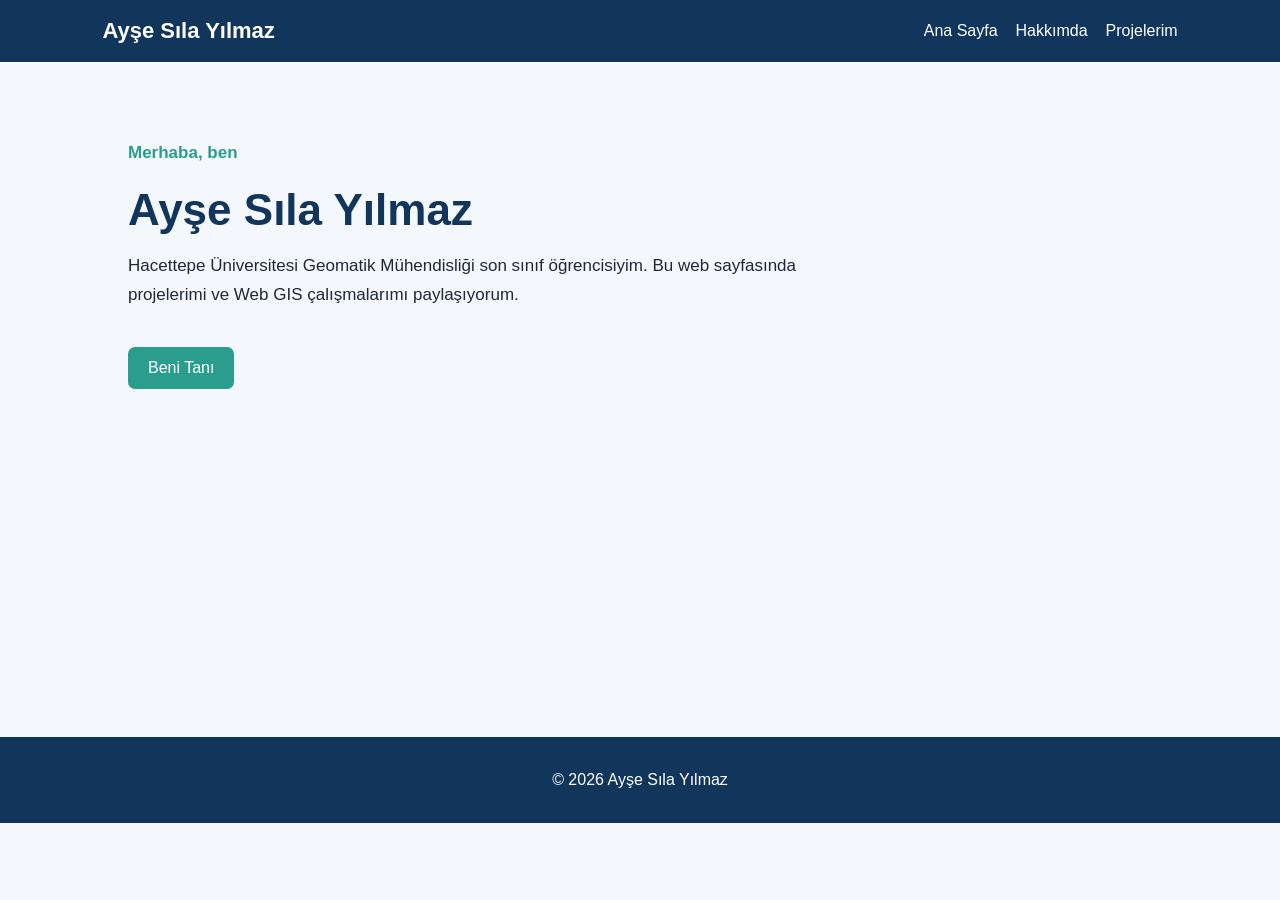
==== index.html @ 8b8772d4 "Initial personal website structure" ====
<!DOCTYPE html>
<html lang="tr">
<head>
  <meta charset="UTF-8">
  <meta name="viewport" content="width=device-width, initial-scale=1.0">
  <title>Ayşe Sıla Yılmaz | Web GIS</title>
  <link rel="stylesheet" href="style.css">
</head>

<body>
  <header>
    <nav>
      <h1>Ayşe Sıla Yılmaz</h1>

      <ul>
        <li><a href="index.html">Ana Sayfa</a></li>
        <li><a href="about.html">Hakkımda</a></li>
        <li><a href="projects.html">Projelerim</a></li>
      </ul>
    </nav>
  </header>

  <main>
    <section class="hero">
      <p class="welcome">Merhaba, ben</p>
      <h2>Ayşe Sıla Yılmaz</h2>
      <p>
        Hacettepe Üniversitesi Geomatik Mühendisliği son sınıf öğrencisiyim.
        Bu web sayfasında projelerimi ve Web GIS çalışmalarımı paylaşıyorum.
      </p>

      <a class="button" href="about.html">Beni Tanı</a>
    </section>
  </main>

  <footer>
    <p>© 2026 Ayşe Sıla Yılmaz</p>
  </footer>
</body>
</html>
---- style.css ----
* {
  box-sizing: border-box;
}

body {
  margin: 0;
  font-family: Arial, sans-serif;
  background-color: #f4f7fb;
  color: #1f2937;
}

header {
  background-color: #12355b;
  color: white;
  padding: 18px 8%;
}

nav {
  display: flex;
  justify-content: space-between;
  align-items: center;
}

nav h1 {
  margin: 0;
  font-size: 22px;
}

nav ul {
  display: flex;
  list-style: none;
  gap: 18px;
  margin: 0;
  padding: 0;
}

nav a {
  color: white;
  text-decoration: none;
}

nav a:hover {
  color: #9dd9d2;
}

main {
  min-height: 75vh;
  padding: 60px 10%;
}

.hero {
  max-width: 700px;
  animation: appear 1.2s ease;
}

.welcome {
  color: #2a9d8f;
  font-weight: bold;
  font-size: 18px;
}

.hero h2 {
  font-size: 44px;
  margin: 10px 0;
  color: #12355b;
}

.hero p,
.content p {
  line-height: 1.7;
  font-size: 17px;
}

.button {
  display: inline-block;
  margin-top: 20px;
  padding: 12px 20px;
  border-radius: 7px;
  background-color: #2a9d8f;
  color: white;
  text-decoration: none;
}

.button:hover {
  background-color: #217b71;
}

.content {
  max-width: 850px;
}

.content h2 {
  color: #12355b;
  font-size: 32px;
}

.content h3 {
  color: #2a9d8f;
  margin-top: 30px;
}

.project-card {
  background-color: white;
  border-left: 5px solid #2a9d8f;
  border-radius: 8px;
  margin-top: 18px;
  padding: 18px 22px;
  box-shadow: 0 3px 10px rgba(0, 0, 0, 0.08);
}

.project-card h3 {
  margin-top: 0;
}

footer {
  padding: 18px;
  text-align: center;
  color: white;
  background-color: #12355b;
}

@keyframes appear {
  from {
    opacity: 0;
    transform: translateY(25px);
  }

  to {
    opacity: 1;
    transform: translateY(0);
  }
}
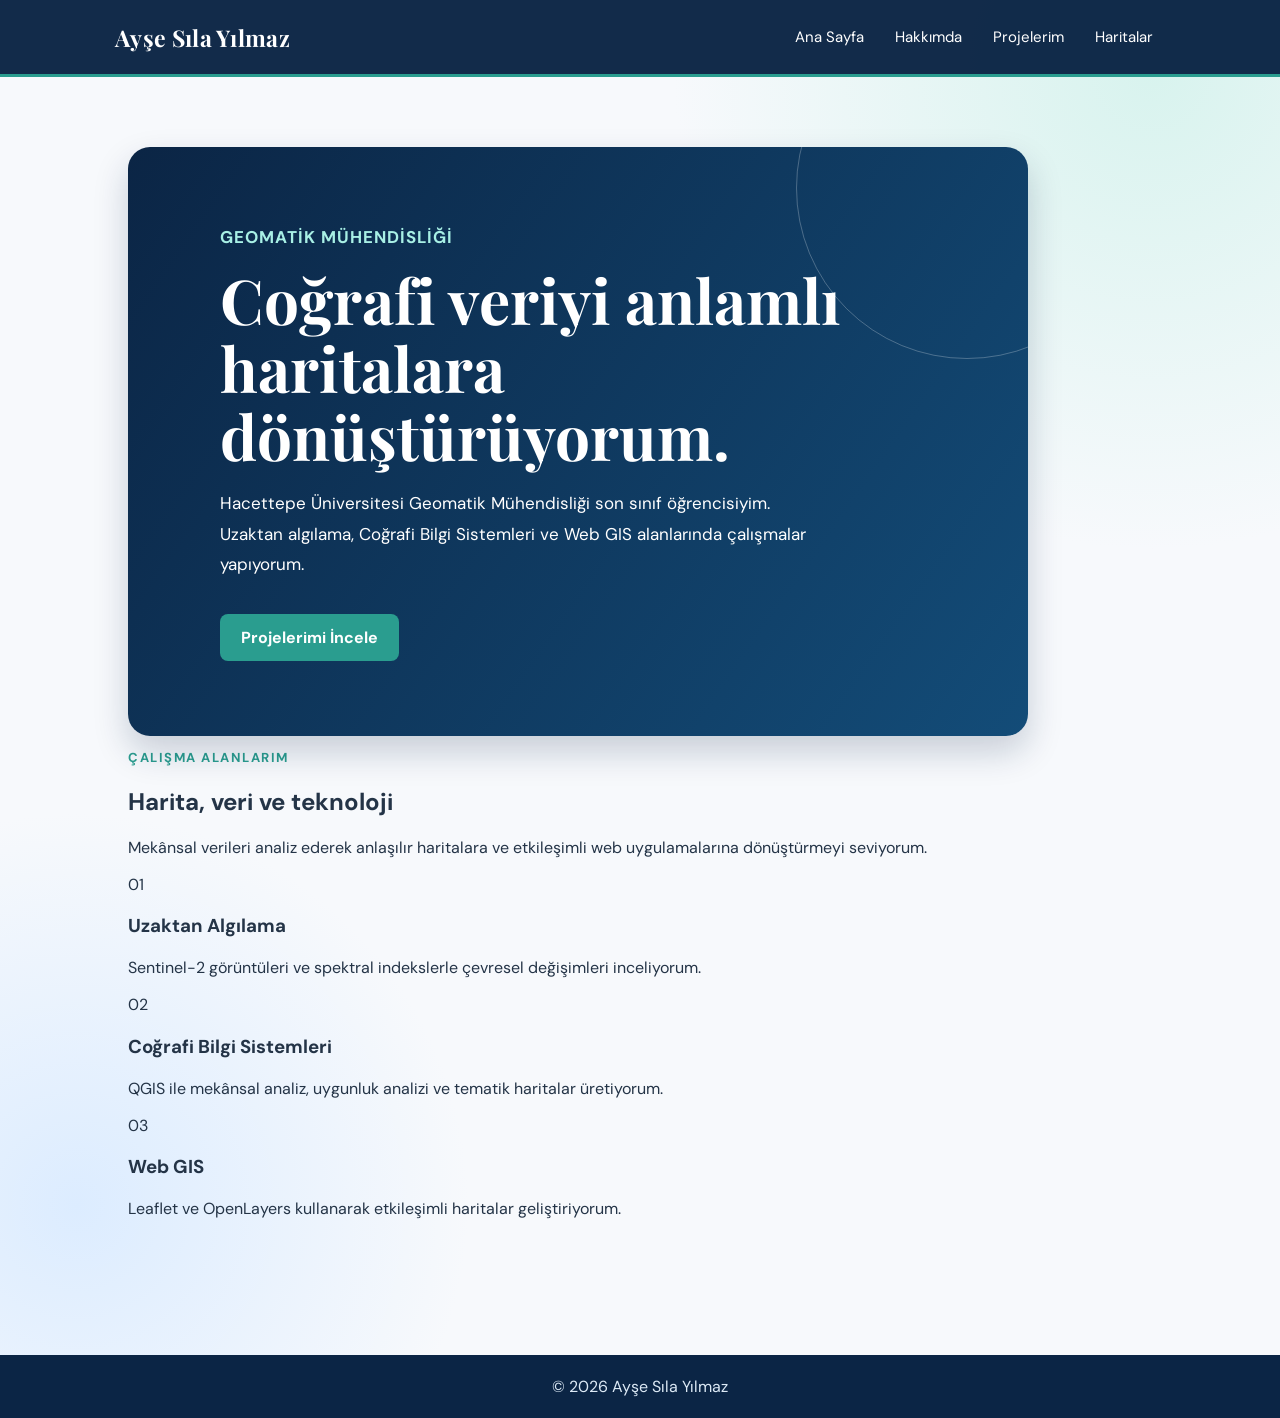
==== commit eb3ed45a: "Add interactive maps and portfolio sections" ====
--- a/index.html
+++ b/index.html
@@ -16,20 +16,55 @@
         <li><a href="index.html">Ana Sayfa</a></li>
         <li><a href="about.html">Hakkımda</a></li>
         <li><a href="projects.html">Projelerim</a></li>
+        <li><a href="maps.html">Haritalar</a></li>
       </ul>
     </nav>
   </header>
 
   <main>
     <section class="hero">
-      <p class="welcome">Merhaba, ben</p>
-      <h2>Ayşe Sıla Yılmaz</h2>
+      <p class="welcome">Geomatik Mühendisliği</p>
+      <h2>Coğrafi veriyi anlamlı haritalara dönüştürüyorum.</h2>
+
       <p>
         Hacettepe Üniversitesi Geomatik Mühendisliği son sınıf öğrencisiyim.
-        Bu web sayfasında projelerimi ve Web GIS çalışmalarımı paylaşıyorum.
+        Uzaktan algılama, Coğrafi Bilgi Sistemleri ve Web GIS alanlarında
+        çalışmalar yapıyorum.
       </p>
 
-      <a class="button" href="about.html">Beni Tanı</a>
+      <a class="button" href="projects.html">Projelerimi İncele</a>
+    </section>
+
+    <section class="intro-section">
+      <div>
+        <p class="section-label">ÇALIŞMA ALANLARIM</p>
+        <h2>Harita, veri ve teknoloji</h2>
+      </div>
+
+      <p>
+        Mekânsal verileri analiz ederek anlaşılır haritalara ve etkileşimli
+        web uygulamalarına dönüştürmeyi seviyorum.
+      </p>
+    </section>
+
+    <section class="skill-grid">
+      <article class="skill-card">
+        <span>01</span>
+        <h3>Uzaktan Algılama</h3>
+        <p>Sentinel-2 görüntüleri ve spektral indekslerle çevresel değişimleri inceliyorum.</p>
+      </article>
+
+      <article class="skill-card">
+        <span>02</span>
+        <h3>Coğrafi Bilgi Sistemleri</h3>
+        <p>QGIS ile mekânsal analiz, uygunluk analizi ve tematik haritalar üretiyorum.</p>
+      </article>
+
+      <article class="skill-card">
+        <span>03</span>
+        <h3>Web GIS</h3>
+        <p>Leaflet ve OpenLayers kullanarak etkileşimli haritalar geliştiriyorum.</p>
+      </article>
     </section>
   </main>
 
--- a/style.css
+++ b/style.css
@@ -1,132 +1,425 @@
+@import url("https://fonts.googleapis.com/css2?family=DM+Sans:wght@400;500;600;700&family=Playfair+Display:wght@600;700&display=swap");
+
+:root {
+  --navy: #0b2545;
+  --blue: #134c78;
+  --teal: #2a9d8f;
+  --mint: #d8f3ee;
+  --cream: #f7f9fc;
+  --text: #243447;
+  --white: #ffffff;
+}
+
 * {
   box-sizing: border-box;
 }
 
 body {
   margin: 0;
-  font-family: Arial, sans-serif;
-  background-color: #f4f7fb;
-  color: #1f2937;
+  font-family: "DM Sans", Arial, sans-serif;
+  color: var(--text);
+  background:
+    radial-gradient(circle at 90% 5%, #d8f3ee 0, transparent 27%),
+    radial-gradient(circle at 6% 85%, #dcecff 0, transparent 23%),
+    var(--cream);
 }
 
 header {
-  background-color: #12355b;
-  color: white;
-  padding: 18px 8%;
+  background: rgba(11, 37, 69, 0.97);
+  border-bottom: 3px solid var(--teal);
+  color: white;
+  padding: 18px 9%;
+  position: sticky;
+  top: 0;
+  z-index: 10;
 }
 
 nav {
   display: flex;
+  align-items: center;
   justify-content: space-between;
-  align-items: center;
+  gap: 30px;
 }
 
 nav h1 {
-  margin: 0;
-  font-size: 22px;
+  font-family: "Playfair Display", serif;
+  font-size: 23px;
+  letter-spacing: 0.3px;
+  margin: 0;
 }
 
 nav ul {
   display: flex;
+  gap: 7px;
   list-style: none;
-  gap: 18px;
   margin: 0;
   padding: 0;
 }
 
 nav a {
-  color: white;
+  border-radius: 7px;
+  color: white;
+  display: block;
+  font-size: 15px;
+  padding: 9px 12px;
   text-decoration: none;
+  transition: 0.25s;
 }
 
 nav a:hover {
-  color: #9dd9d2;
+  background: rgba(255, 255, 255, 0.13);
+  color: #a8f0e5;
 }
 
 main {
-  min-height: 75vh;
-  padding: 60px 10%;
+  min-height: 76vh;
+  padding: 70px 10%;
 }
 
 .hero {
-  max-width: 700px;
-  animation: appear 1.2s ease;
+  background: linear-gradient(125deg, var(--navy), var(--blue));
+  border-radius: 22px;
+  box-shadow: 0 16px 35px rgba(11, 37, 69, 0.2);
+  color: white;
+  max-width: 900px;
+  overflow: hidden;
+  padding: 75px 9%;
+  position: relative;
+  animation: appear 0.9s ease-out;
+}
+
+.hero::after {
+  border: 1px solid rgba(255, 255, 255, 0.25);
+  border-radius: 50%;
+  content: "";
+  height: 340px;
+  position: absolute;
+  right: -110px;
+  top: -130px;
+  width: 340px;
 }
 
 .welcome {
-  color: #2a9d8f;
-  font-weight: bold;
-  font-size: 18px;
+  color: #a8f0e5;
+  font-size: 17px;
+  font-weight: 700;
+  letter-spacing: 1px;
+  margin: 0;
+  text-transform: uppercase;
 }
 
 .hero h2 {
-  font-size: 44px;
-  margin: 10px 0;
-  color: #12355b;
+  font-family: "Playfair Display", serif;
+  font-size: clamp(40px, 6vw, 62px);
+  line-height: 1.1;
+  margin: 13px 0 18px;
 }
 
 .hero p,
 .content p {
-  line-height: 1.7;
   font-size: 17px;
+  line-height: 1.8;
+}
+
+.hero > p:not(.welcome) {
+  max-width: 590px;
 }
 
 .button {
+  background: var(--teal);
+  border-radius: 8px;
+  color: white;
   display: inline-block;
-  margin-top: 20px;
-  padding: 12px 20px;
-  border-radius: 7px;
-  background-color: #2a9d8f;
-  color: white;
+  font-weight: 700;
+  margin-top: 17px;
+  padding: 13px 21px;
+  position: relative;
   text-decoration: none;
+  transition: transform 0.2s, background 0.2s;
 }
 
 .button:hover {
-  background-color: #217b71;
+  background: #207f73;
+  transform: translateY(-3px);
 }
 
 .content {
-  max-width: 850px;
+  animation: appear 0.7s ease-out;
+  margin: 0 auto;
+  max-width: 1050px;
 }
 
 .content h2 {
-  color: #12355b;
-  font-size: 32px;
+  color: var(--navy);
+  font-family: "Playfair Display", serif;
+  font-size: 42px;
+  margin: 0 0 13px;
+}
+
+.content h2::after {
+  background: var(--teal);
+  border-radius: 5px;
+  content: "";
+  display: block;
+  height: 4px;
+  margin-top: 13px;
+  width: 64px;
 }
 
 .content h3 {
-  color: #2a9d8f;
-  margin-top: 30px;
+  color: var(--blue);
+  margin-top: 32px;
+}
+
+.content ul {
+  background: white;
+  border-radius: 12px;
+  box-shadow: 0 8px 24px rgba(25, 65, 100, 0.08);
+  line-height: 2;
+  padding: 18px 45px;
 }
 
 .project-card {
-  background-color: white;
-  border-left: 5px solid #2a9d8f;
-  border-radius: 8px;
+  background: white;
+  border: 1px solid #e5edf2;
+  border-left: 6px solid var(--teal);
+  border-radius: 12px;
+  box-shadow: 0 7px 22px rgba(25, 65, 100, 0.08);
   margin-top: 18px;
-  padding: 18px 22px;
-  box-shadow: 0 3px 10px rgba(0, 0, 0, 0.08);
+  padding: 20px 24px;
+  transition: transform 0.2s, box-shadow 0.2s;
+}
+
+.project-card:hover {
+  box-shadow: 0 12px 28px rgba(25, 65, 100, 0.14);
+  transform: translateY(-4px);
 }
 
 .project-card h3 {
-  margin-top: 0;
+  margin: 0 0 8px;
+}
+
+/* Projeler sayfasındaki görselli tablo */
+table {
+  background: white;
+  border-collapse: collapse;
+  border-radius: 14px;
+  box-shadow: 0 10px 26px rgba(25, 65, 100, 0.1);
+  margin-top: 32px;
+  overflow: hidden;
+  width: 100%;
+}
+
+th {
+  background: var(--navy);
+  color: white;
+  font-size: 15px;
+  letter-spacing: 0.2px;
+  padding: 16px;
+  text-align: left;
+}
+
+td {
+  border-bottom: 1px solid #e8eef3;
+  font-size: 15px;
+  line-height: 1.55;
+  padding: 15px;
+  vertical-align: middle;
+}
+
+tr:last-child td {
+  border-bottom: none;
+}
+
+tbody tr {
+  transition: background 0.2s;
+}
+
+tbody tr:hover {
+  background: #f1fbf9;
+}
+
+td img {
+  border-radius: 9px;
+  display: block;
+  height: 85px;
+  object-fit: cover;
+  width: 125px;
 }
 
 footer {
-  padding: 18px;
+  background: var(--navy);
+  color: #dce9f5;
+  margin-top: 50px;
+  padding: 21px;
   text-align: center;
-  color: white;
-  background-color: #12355b;
+}
+
+footer p {
+  margin: 0;
 }
 
 @keyframes appear {
   from {
     opacity: 0;
-    transform: translateY(25px);
+    transform: translateY(22px);
   }
 
   to {
     opacity: 1;
     transform: translateY(0);
   }
+}
+
+@media (max-width: 700px) {
+  header {
+    padding: 15px 6%;
+  }
+
+  nav {
+    align-items: flex-start;
+    flex-direction: column;
+    gap: 10px;
+  }
+
+  nav ul {
+    flex-wrap: wrap;
+  }
+
+  main {
+    padding: 40px 6%;
+  }
+
+  .hero {
+    padding: 55px 9%;
+  }
+
+  .content h2 {
+    font-size: 35px;
+  }
+
+  table {
+    display: block;
+    overflow-x: auto;
+  }
+}
+
+.map-section {
+  background: white;
+  border-radius: 14px;
+  box-shadow: 0 10px 26px rgba(25, 65, 100, 0.1);
+  margin-top: 30px;
+  overflow: hidden;
+  padding: 24px;
+}
+
+.map-section h3 {
+  margin-top: 0;
+}
+
+.map-note {
+  color: #5b6b7d;
+  font-size: 15px !important;
+}
+
+#leaflet-map,
+#openlayers-map {
+  border: 1px solid #dce5ed;
+  border-radius: 10px;
+  height: 430px;
+  margin-top: 18px;
+  overflow: hidden;
+  width: 100%;
+}
+
+.section-label {
+  color: #2a9d8f;
+  font-size: 13px;
+  font-weight: 700;
+  letter-spacing: 1.5px;
+  margin-bottom: 8px;
+}
+
+.about-layout {
+  display: grid;
+  gap: 35px;
+  grid-template-columns: 1.6fr 1fr;
+  margin-top: 30px;
+}
+
+.about-text p {
+  margin-top: 0;
+}
+
+.education-card {
+  align-self: start;
+  background: linear-gradient(145deg, #0b2545, #134c78);
+  border-radius: 14px;
+  box-shadow: 0 12px 28px rgba(11, 37, 69, 0.2);
+  color: white;
+  padding: 28px;
+}
+
+.education-card h3 {
+  color: white;
+  font-family: "Playfair Display", serif;
+  font-size: 24px;
+  margin: 10px 0 8px;
+}
+
+.card-small-title {
+  color: #a8f0e5;
+  font-size: 12px;
+  font-weight: 700;
+  letter-spacing: 1.5px;
+  margin: 0;
+}
+
+.muted-text {
+  color: #d5e6f4;
+  font-size: 14px !important;
+}
+
+.tools-section {
+  border-top: 1px solid #d9e4ec;
+  margin-top: 55px;
+  padding-top: 35px;
+}
+
+.tools-section h3 {
+  color: #0b2545;
+  font-family: "Playfair Display", serif;
+  font-size: 29px;
+  margin-top: 0;
+}
+
+.tool-tags {
+  display: flex;
+  flex-wrap: wrap;
+  gap: 10px;
+  margin-top: 20px;
+}
+
+.tool-tags span {
+  background: white;
+  border: 1px solid #cfe0e8;
+  border-radius: 50px;
+  color: #134c78;
+  font-size: 14px;
+  font-weight: 600;
+  padding: 9px 14px;
+  transition: 0.2s;
+}
+
+.tool-tags span:hover {
+  background: #2a9d8f;
+  border-color: #2a9d8f;
+  color: white;
+  transform: translateY(-2px);
+}
+
+@media (max-width: 700px) {
+  .about-layout {
+    grid-template-columns: 1fr;
+  }
 }
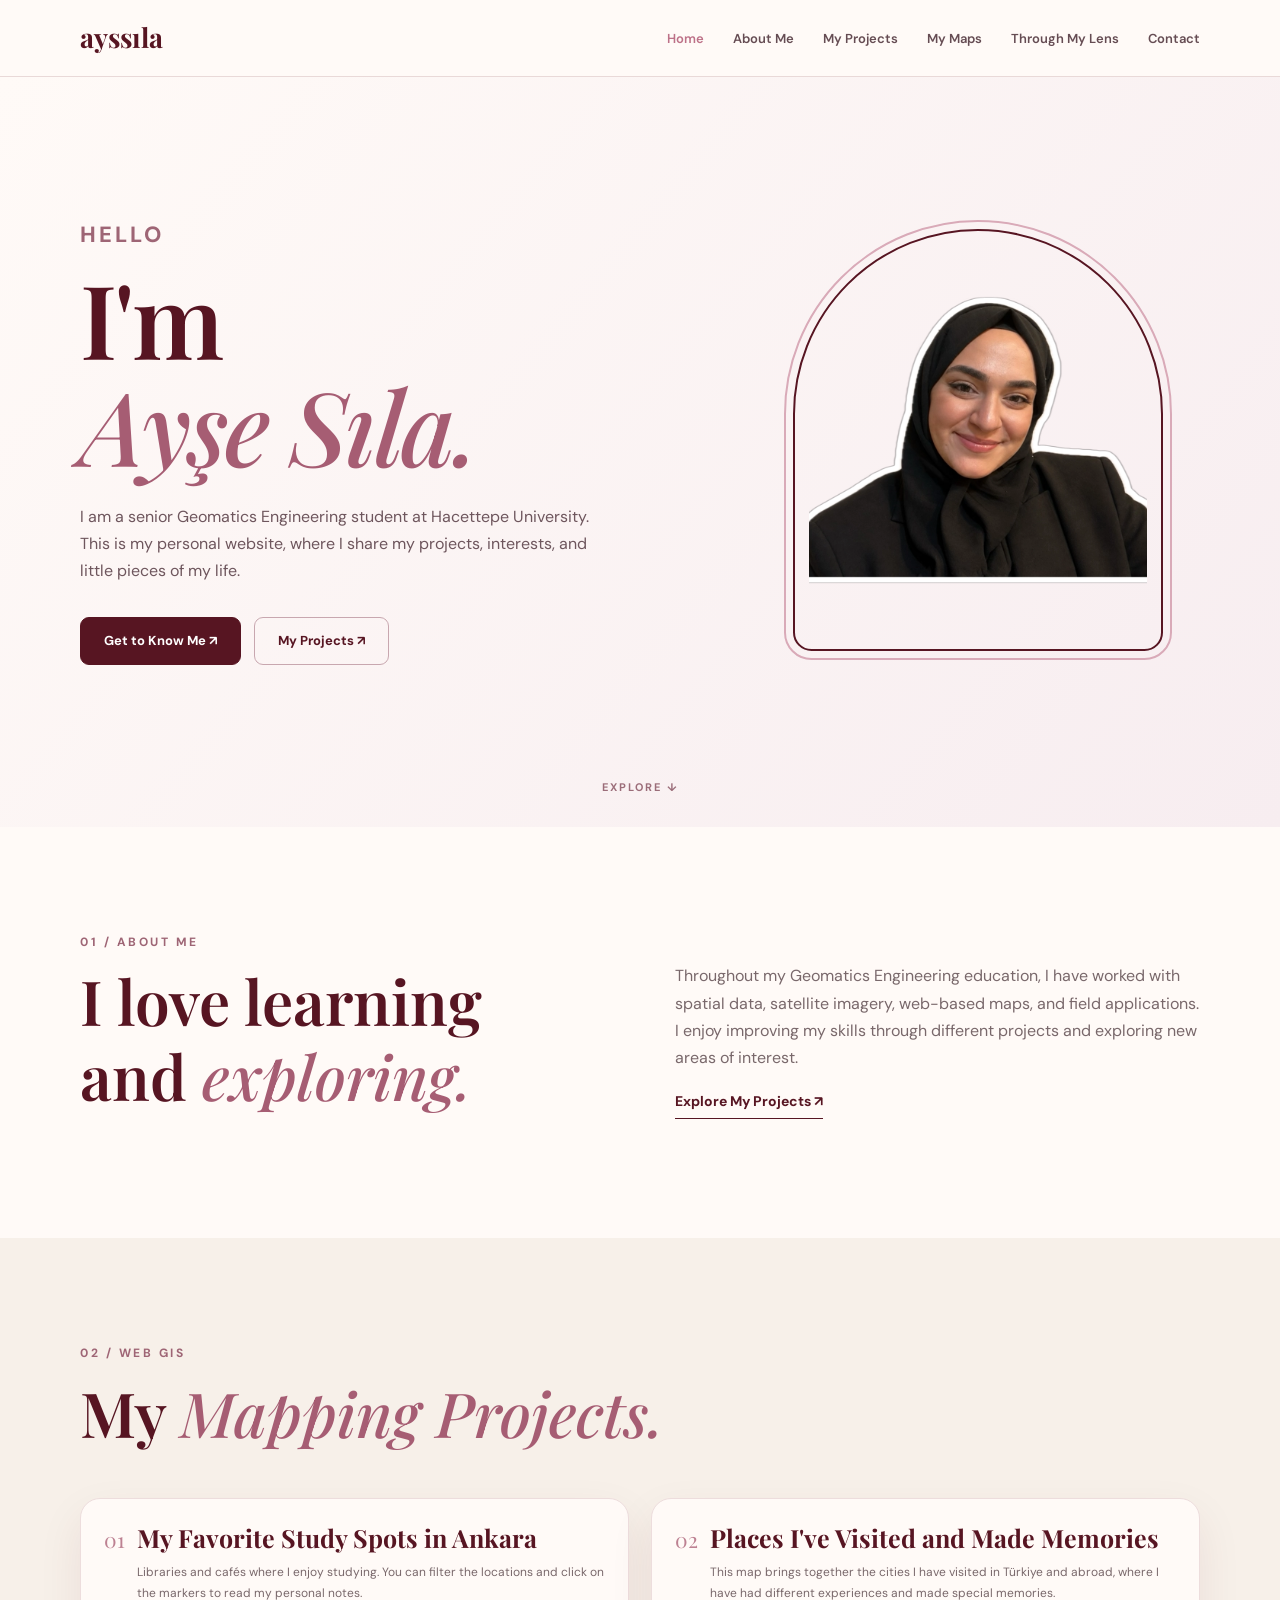
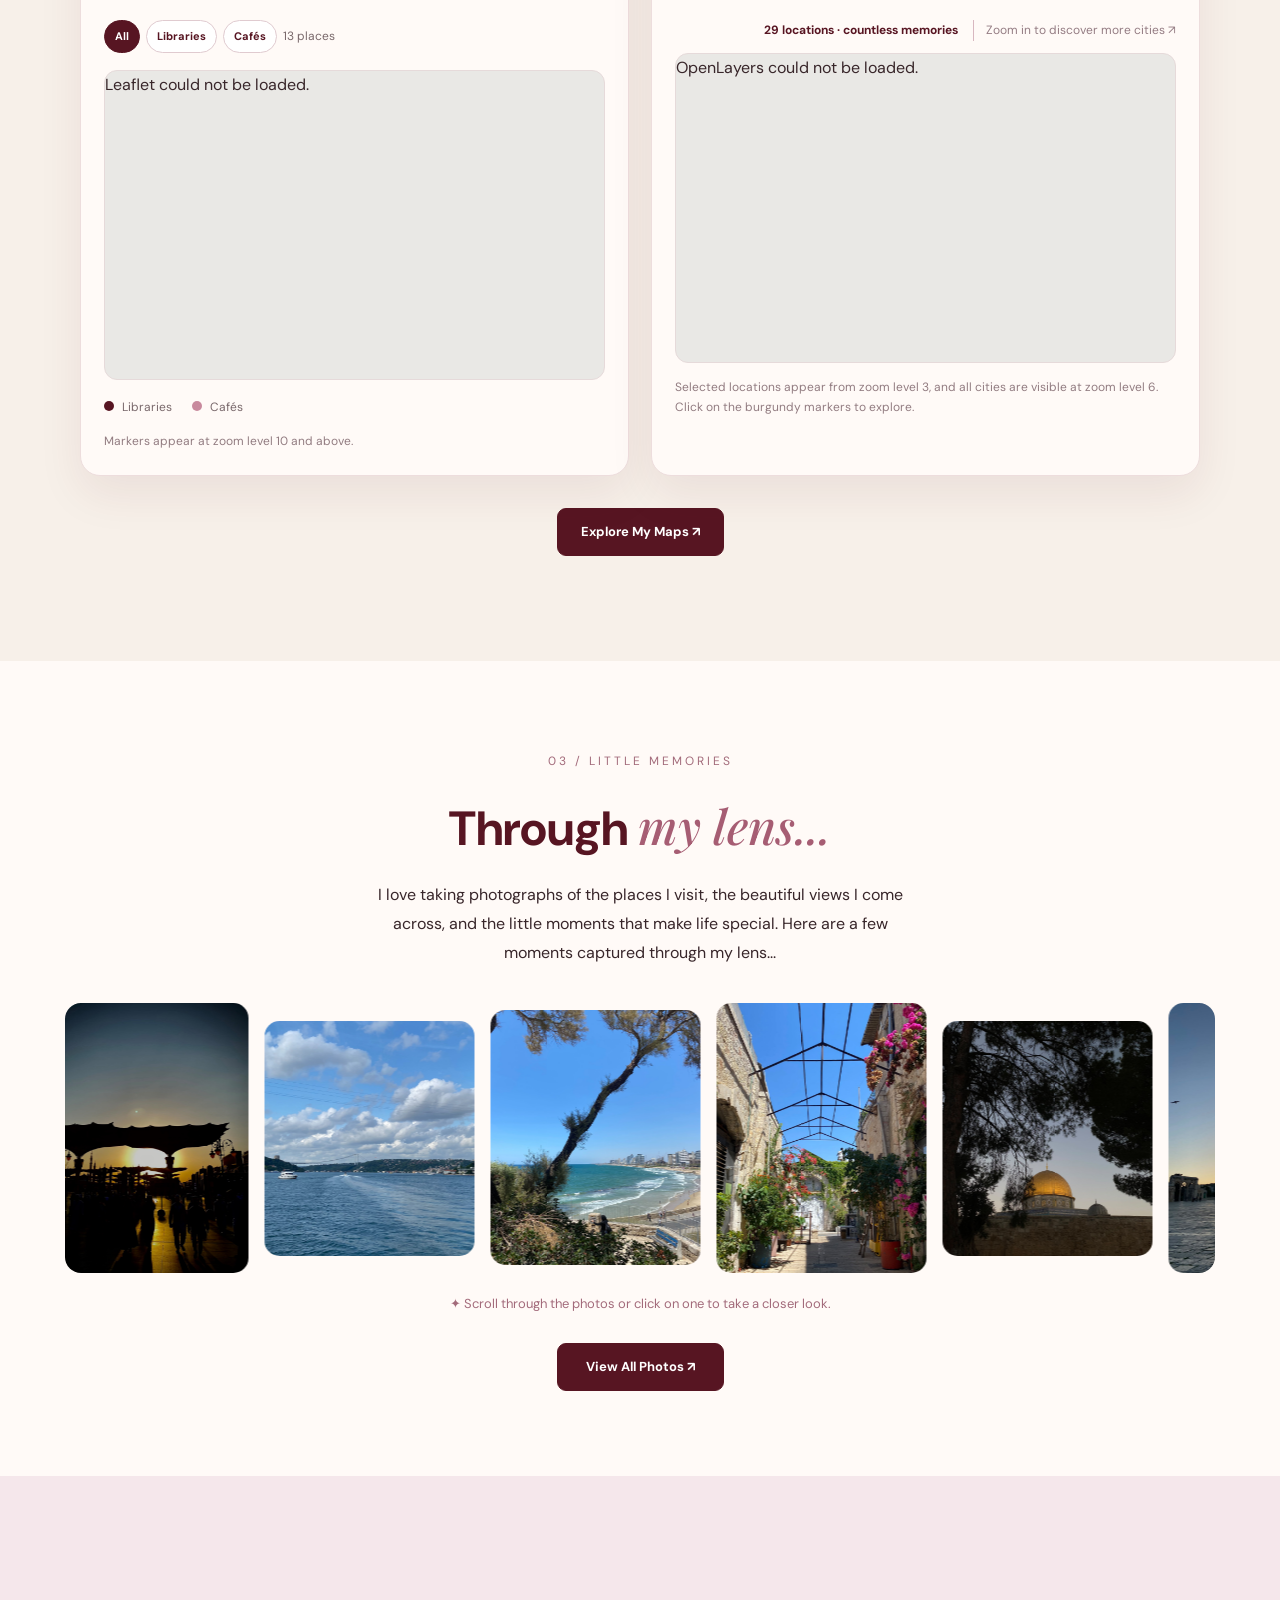
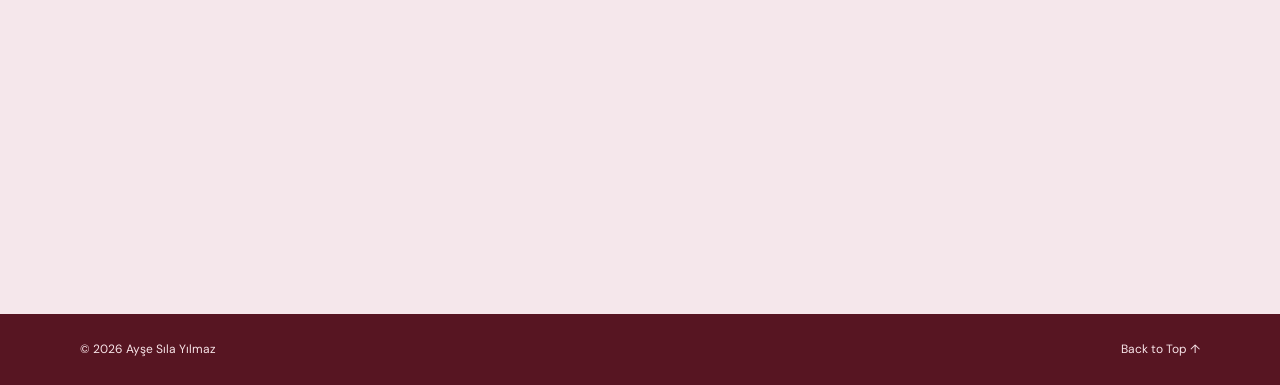
==== commit 17bba07a: "Update portfolio website" ====
--- a/index.html
+++ b/index.html
@@ -1,75 +1,295 @@
+
 <!DOCTYPE html>
-<html lang="tr">
+<html lang="en">
 <head>
   <meta charset="UTF-8">
   <meta name="viewport" content="width=device-width, initial-scale=1.0">
-  <title>Ayşe Sıla Yılmaz | Web GIS</title>
+  <title>Ayşe Sıla | My Personal Website</title>
+
   <link rel="stylesheet" href="style.css">
+  <link rel="stylesheet" href="https://unpkg.com/leaflet@1.9.4/dist/leaflet.css">
+  <link rel="stylesheet" href="https://cdn.jsdelivr.net/npm/ol@10.6.1/ol.css">
+
+  <script defer src="https://unpkg.com/leaflet@1.9.4/dist/leaflet.js"></script>
+  <script defer src="https://cdn.jsdelivr.net/npm/ol@10.6.1/dist/ol.js"></script>
+  <script defer src="script.js"></script>
 </head>
 
 <body>
-  <header>
-    <nav>
-      <h1>Ayşe Sıla Yılmaz</h1>
-
-      <ul>
-        <li><a href="index.html">Ana Sayfa</a></li>
-        <li><a href="about.html">Hakkımda</a></li>
-        <li><a href="projects.html">Projelerim</a></li>
-        <li><a href="maps.html">Haritalar</a></li>
+  <header class="site-header">
+    <nav class="site-nav container">
+      <a class="brand" href="index.html">ayssıla<span>
+
+      <button class="mobile-menu" type="button"
+        aria-label="Open menu" aria-expanded="false">☰</button>
+
+      <ul class="nav-links">
+        <li><a class="active" href="index.html">Home</a></li>
+        <li><a href="about.html">About Me</a></li>
+        <li><a href="projects.html">My Projects</a></li>
+        <li><a href="maps.html">My Maps</a></li>
+        <li><a href="gallery.html">Through My Lens</a></li>
+        <li><a href="#iletisim">Contact</a></li>
       </ul>
     </nav>
   </header>
 
   <main>
-    <section class="hero">
-      <p class="welcome">Geomatik Mühendisliği</p>
-      <h2>Coğrafi veriyi anlamlı haritalara dönüştürüyorum.</h2>
-
-      <p>
-        Hacettepe Üniversitesi Geomatik Mühendisliği son sınıf öğrencisiyim.
-        Uzaktan algılama, Coğrafi Bilgi Sistemleri ve Web GIS alanlarında
-        çalışmalar yapıyorum.
+    <!-- HERO SECTION -->
+    <section class="hero" id="anasayfa">
+      <div class="container hero-grid">
+        <div class="hero-copy reveal from-left">
+          <p class="eyebrow">HELLO</p>
+          <h1>I'm<br><em>Ayşe Sıla.</em></h1>
+
+          <p>
+            I am a senior Geomatics Engineering student
+            at Hacettepe University. This is my personal
+            website, where I share my projects, interests,
+            and little pieces of my life.
+          </p>
+
+          <div class="hero-actions">
+            <a class="button-primary" href="about.html">
+              Get to Know Me ↗
+            </a>
+            <a class="button-outline" href="projects.html">
+              My Projects ↗
+            </a>
+          </div>
+        </div>
+
+        <div class="hero-photo reveal from-right">
+          <img src="images/profile.png" alt="Ayşe Sıla Yılmaz">
+        </div>
+      </div>
+
+      <a class="scroll-cue" href="#kesfet">EXPLORE ↓</a>
+    </section>
+
+    <!-- SHORT INTRODUCTION -->
+    <section class="section intro-section" id="kesfet">
+      <div class="container intro-grid">
+        <div class="reveal from-left">
+          <p class="eyebrow">01 / ABOUT ME</p>
+          <h2 class="section-title">
+            I love learning<br>and <em>exploring.</em>
+          </h2>
+        </div>
+
+        <div class="intro-copy reveal from-right">
+          <p>
+            Throughout my Geomatics Engineering education,
+            I have worked with spatial data, satellite imagery,
+            web-based maps, and field applications.
+            I enjoy improving my skills through different
+            projects and exploring new areas of interest.
+          </p>
+
+          <a class="text-link" href="projects.html">
+            Explore My Projects ↗
+          </a>
+        </div>
+      </div>
+    </section>
+
+    <!-- MAPS SECTION -->
+    <section class="section maps-section maps-home" id="haritalar">
+      <div class="container">
+        <div class="section-heading reveal">
+          <p class="eyebrow">02 / WEB GIS</p>
+          <h2 class="section-title">
+            My <em>Mapping Projects.</em>
+          </h2>
+        </div>
+
+        <div class="maps-grid">
+          <!-- LEAFLET MAP -->
+          <article class="map-panel map-panel-compact reveal">
+            <div class="map-panel-title">
+              <span class="section-number">01</span>
+              <div>
+                <h3>My Favorite Study Spots in Ankara</h3>
+                <p>
+                  Libraries and cafés where I enjoy studying.
+                  You can filter the locations and click on
+                  the markers to read my personal notes.
+                </p>
+              </div>
+            </div>
+
+            <div class="map-toolbar">
+              <button class="filter-btn active"
+                data-filter="all" type="button">All</button>
+              <button class="filter-btn"
+                data-filter="library" type="button">Libraries</button>
+              <button class="filter-btn"
+                data-filter="cafe" type="button">Cafés</button>
+              <span id="place-count" aria-live="polite">13 places</span>
+            </div>
+
+            <div id="leaflet-map" class="map-canvas"
+              aria-label="Map of my favorite study spots in Ankara"></div>
+
+            <p id="leaflet-status" class="map-status"
+              aria-live="polite"></p>
+
+            <div class="map-legend">
+              <span>
+                <i class="legend-dot library-dot"></i>
+                Libraries
+              </span>
+              <span>
+                <i class="legend-dot cafe-dot"></i>
+                Cafés
+              </span>
+            </div>
+
+            <p class="map-help">
+              Markers appear at zoom level 10 and above.
+            </p>
+          </article>
+
+          <!-- OPENLAYERS MAP -->
+          <article class="map-panel map-panel-compact reveal">
+            <div class="map-panel-title">
+              <span class="section-number">02</span>
+              <div>
+                <h3>Places I've Visited and Made Memories</h3>
+                <p>
+                  This map brings together the cities
+                  I have visited in Türkiye and abroad,
+                  where I have had different experiences
+                  and made special memories.
+                </p>
+              </div>
+            </div>
+
+            <div class="travel-map-note">
+              <span class="travel-count">
+                29 locations · countless memories
+              </span>
+              <span id="travel-map-instruction"
+                aria-live="polite">
+                Zoom in to discover more cities ↗
+              </span>
+            </div>
+
+            <div id="openlayers-map" class="map-canvas"
+              aria-label="Map of places I have visited and made memories"></div>
+
+            <p id="ol-status" class="map-status"
+              aria-live="polite"></p>
+
+            <p class="map-help">
+              Selected locations appear from zoom level 3,
+              and all cities are visible at zoom level 6.
+              Click on the burgundy markers to explore.
+            </p>
+          </article>
+        </div>
+
+        <div class="maps-more">
+          <a class="button-primary" href="maps.html">
+            Explore My Maps ↗
+          </a>
+        </div>
+      </div>
+    </section>
+
+    <!-- THROUGH MY LENS -->
+    <section class="memory-section" id="kadrajim">
+      <div class="memory-heading reveal from-bottom">
+        <span class="memory-label">03 / LITTLE MEMORIES</span>
+        <h2>Through <em>my lens...</em></h2>
+        <p>
+          I love taking photographs of the places I visit,
+          the beautiful views I come across, and the little
+          moments that make life special.
+          Here are a few moments captured through my lens...
+        </p>
+      </div>
+
+      <div class="memory-slider" id="memorySlider">
+        <div class="memory-track" id="memoryTrack">
+          <div class="memory-photo">
+            <img src="images/ani1.jpg" alt="Memory 1">
+          </div>
+          <div class="memory-photo">
+            <img src="images/ani2.jpg" alt="Memory 2">
+          </div>
+          <div class="memory-photo">
+            <img src="images/ani3.jpg" alt="Memory 3">
+          </div>
+          <div class="memory-photo">
+            <img src="images/ani4.jpg" alt="Memory 4">
+          </div>
+          <div class="memory-photo">
+            <img src="images/ani5.jpg" alt="Memory 5">
+          </div>
+          <div class="memory-photo">
+            <img src="images/ani6.jpg" alt="Memory 6">
+          </div>
+        </div>
+      </div>
+
+      <p class="memory-hint">
+        ✦ Scroll through the photos or click on one to take a closer look.
       </p>
 
-      <a class="button" href="projects.html">Projelerimi İncele</a>
-    </section>
-
-    <section class="intro-section">
-      <div>
-        <p class="section-label">ÇALIŞMA ALANLARIM</p>
-        <h2>Harita, veri ve teknoloji</h2>
-      </div>
-
-      <p>
-        Mekânsal verileri analiz ederek anlaşılır haritalara ve etkileşimli
-        web uygulamalarına dönüştürmeyi seviyorum.
-      </p>
-    </section>
-
-    <section class="skill-grid">
-      <article class="skill-card">
-        <span>01</span>
-        <h3>Uzaktan Algılama</h3>
-        <p>Sentinel-2 görüntüleri ve spektral indekslerle çevresel değişimleri inceliyorum.</p>
-      </article>
-
-      <article class="skill-card">
-        <span>02</span>
-        <h3>Coğrafi Bilgi Sistemleri</h3>
-        <p>QGIS ile mekânsal analiz, uygunluk analizi ve tematik haritalar üretiyorum.</p>
-      </article>
-
-      <article class="skill-card">
-        <span>03</span>
-        <h3>Web GIS</h3>
-        <p>Leaflet ve OpenLayers kullanarak etkileşimli haritalar geliştiriyorum.</p>
-      </article>
+      <div class="memory-more">
+        <a href="gallery.html" class="button-primary">
+          View All Photos ↗
+        </a>
+      </div>
+    </section>
+
+    <!-- PHOTO LIGHTBOX -->
+    <div class="memory-lightbox" id="memoryLightbox"
+      role="dialog" aria-modal="true"
+      aria-label="Photo gallery" aria-hidden="true">
+
+      <button class="memory-close" id="memoryClose"
+        aria-label="Close">×</button>
+
+      <button class="memory-arrow memory-prev" id="memoryPrev"
+        aria-label="Previous photo">❮</button>
+
+      <img id="memoryLargeImage" src="" alt="Selected photo">
+
+      <button class="memory-arrow memory-next" id="memoryNext"
+        aria-label="Next photo">❯</button>
+
+      <span class="memory-counter" id="memoryCounter"></span>
+    </div>
+
+    <!-- CONTACT SECTION -->
+    <section class="section contact-section" id="iletisim">
+      <div class="container reveal from-left">
+        <p class="eyebrow">04 / CONTACT</p>
+        <h2 class="section-title"><em>Get in Touch.</em></h2>
+        <p>
+          If you would like to contact me or explore
+          my work, you can use the links below.
+        </p>
+
+        <div class="contact-actions">
+          <a href="mailto:sila_yilmaz@hacettepe.edu.tr">
+            Email ↗
+          </a>
+
+          <a href="https://github.com/ayseslaylmaz"
+            target="_blank" rel="noopener noreferrer">
+            GitHub ↗
+          </a>
+        </div>
+      </div>
     </section>
   </main>
 
-  <footer>
-    <p>© 2026 Ayşe Sıla Yılmaz</p>
+  <footer class="site-footer">
+    <span>© 2026 Ayşe Sıla Yılmaz</span>
+    <a href="#anasayfa">Back to Top ↑</a>
   </footer>
 </body>
-</html>+</html>
--- a/style.css
+++ b/style.css
@@ -1,425 +1,989 @@
-@import url("https://fonts.googleapis.com/css2?family=DM+Sans:wght@400;500;600;700&family=Playfair+Display:wght@600;700&display=swap");
+
+@import url('https://fonts.googleapis.com/css2?family=DM+Sans:wght@400;500;600;700&family=Playfair+Display:ital,wght@0,500;0,600;0,700;1,500;1,600&display=swap');
 
 :root {
-  --navy: #0b2545;
-  --blue: #134c78;
-  --teal: #2a9d8f;
-  --mint: #d8f3ee;
-  --cream: #f7f9fc;
-  --text: #243447;
-  --white: #ffffff;
-}
-
-* {
-  box-sizing: border-box;
-}
-
+  --burgundy: #571522;
+  --burgundy-dark: #3c101a;
+  --pink: #e8bcc7;
+  --cream: #f7f0e9;
+  --white: #fffaf7;
+  --text: #38262a;
+  --muted: #79686b;
+  --border: #e9d9d8;
+  --shadow: 0 18px 45px rgba(87,21,34,.08);
+}
+
+* { box-sizing: border-box; }
+html { scroll-behavior: smooth; scroll-padding-top: 90px; }
 body {
   margin: 0;
-  font-family: "DM Sans", Arial, sans-serif;
+  font-family: 'DM Sans', Arial, sans-serif;
   color: var(--text);
-  background:
-    radial-gradient(circle at 90% 5%, #d8f3ee 0, transparent 27%),
-    radial-gradient(circle at 6% 85%, #dcecff 0, transparent 23%),
-    var(--cream);
-}
-
-header {
-  background: rgba(11, 37, 69, 0.97);
-  border-bottom: 3px solid var(--teal);
-  color: white;
-  padding: 18px 9%;
+  background: var(--white);
+  line-height: 1.7;
+  overflow-x: hidden;
+}
+a { color: inherit; text-decoration: none; }
+button { font: inherit; cursor: pointer; }
+img { max-width: 100%; display: block; }
+.container { width: min(1120px, calc(100% - 44px)); margin: auto; }
+.section { padding: 105px 0; }
+.section-title {
+  margin: 8px 0 20px;
+  color: var(--burgundy);
+  font-family: 'Playfair Display', Georgia, serif;
+  font-size: clamp(36px,5vw,62px);
+  font-weight: 600;
+  line-height: 1.2;
+}
+h1 em,h2 em,h3 em,h4 em,.section-title em {
+  color: #a65d73;
+  font-family: 'Playfair Display',Georgia,serif;
+  font-weight: 500;
+}
+.eyebrow {
+  margin: 0 0 12px;
+  color: #9e6575;
+  font-size: 12px;
+  font-weight: 700;
+  letter-spacing: 2.5px;
+  text-transform: uppercase;
+}
+.section-heading { max-width: 790px; margin-bottom: 48px; }
+.section-heading > p:last-child { color: var(--muted); }
+
+/* NAVBAR */
+.site-header {
   position: sticky;
   top: 0;
-  z-index: 10;
-}
-
-nav {
+  z-index: 1100;
+  background: rgba(255,250,247,.96);
+  border-bottom: 1px solid var(--border);
+  backdrop-filter: blur(12px);
+}
+.site-nav {
+  min-height: 76px;
   display: flex;
   align-items: center;
   justify-content: space-between;
-  gap: 30px;
-}
-
-nav h1 {
-  font-family: "Playfair Display", serif;
-  font-size: 23px;
-  letter-spacing: 0.3px;
+  gap: 20px;
+}
+.brand {
+  color: var(--burgundy);
+  font-family: 'Playfair Display',Georgia,serif;
+  font-size: 27px;
+  font-weight: 700;
+}
+.brand span { color: #c78499; }
+.nav-links {
+  display: flex;
+  gap: 29px;
+  list-style: none;
+  padding: 0;
   margin: 0;
 }
-
-nav ul {
-  display: flex;
-  gap: 7px;
-  list-style: none;
+.nav-links a {
+  font-size: 13px;
+  font-weight: 600;
+  color: #654c53;
+  transition: color .25s;
+}
+.nav-links a:hover,.nav-links a.active { color: #bd7188; }
+.mobile-menu {
+  display: none;
+  border: 0;
+  background: transparent;
+  color: var(--burgundy);
+  font-size: 26px;
+}
+
+/* BUTONLAR */
+.button-primary,.button-outline {
+  display: inline-flex;
+  align-items: center;
+  justify-content: center;
+  min-height: 48px;
+  padding: 11px 23px;
+  border-radius: 9px;
+  font-size: 13px;
+  font-weight: 700;
+  transition: transform .25s,background .25s,box-shadow .25s;
+}
+.button-primary {
+  color: white;
+  background: var(--burgundy);
+  border: 1px solid var(--burgundy);
+}
+.button-outline {
+  color: var(--burgundy);
+  border: 1px solid #c8a7af;
+}
+.button-primary:hover,.button-outline:hover {
+  transform: translateY(-3px);
+  box-shadow: var(--shadow);
+}
+.button-primary:hover { background: var(--burgundy-dark); }
+.button-outline:hover { background: #f7e9ed; }
+.text-link {
+  display: inline-block;
+  color: var(--burgundy);
+  font-size: 14px;
+  font-weight: 700;
+  border-bottom: 1px solid var(--burgundy);
+  padding-bottom: 4px;
+}
+
+/* ANA SAYFA */
+.hero {
+  min-height: min(750px,calc(100vh - 76px));
+  background: linear-gradient(130deg,#fffaf7,#f7edf0);
+  display: flex;
+  flex-direction: column;
+  justify-content: center;
+  padding: 75px 0 30px;
+}
+.hero-grid {
+  display: grid;
+  grid-template-columns: 1.15fr .85fr;
+  gap: 75px;
+  align-items: center;
+}
+.hero-copy h1 {
+  color: var(--burgundy);
+  font-family: 'Playfair Display',Georgia,serif;
+  font-size: clamp(62px,8vw,108px);
+  line-height: 1.04;
+  font-weight: 600;
+  margin: 12px 0 25px;
+  letter-spacing: -3px;
+}
+.hero-copy > p:not(.eyebrow) {
+  max-width: 510px;
+  color: #6e565d;
+  font-size: 16px;
+}
+.hero-actions {
+  display: flex;
+  flex-wrap: wrap;
+  gap: 13px;
+  margin-top: 32px;
+}
+.hero-photo {
+  max-width: 420px;
+  justify-self: center;
+  position: relative;
+  padding: 12px;
+  border: 1px solid #e6c7cf;
+  border-radius: 210px 210px 20px 20px;
+}
+.hero-photo img {
+  width: 100%;
+  height: 440px;
+  object-fit: cover;
+  border-radius: 200px 200px 13px 13px;
+}
+.scroll-cue {
+  display: block;
+  margin: 50px auto 0;
+  color: #9b6d79;
+  font-size: 11px;
+  font-weight: 700;
+  letter-spacing: 2px;
+  animation: floatUpDown 2.6s ease-in-out infinite;
+}
+@keyframes floatUpDown {
+  0%,100% { transform: translateY(0); }
+  50% { transform: translateY(8px); }
+}
+.intro-section { background: var(--white); }
+.intro-grid {
+  display: grid;
+  grid-template-columns: 1fr 1fr;
+  gap: 70px;
+  align-items: center;
+}
+.intro-copy p { color: var(--muted); font-size: 16px; }
+
+/* HARİTALAR */
+.maps-section { background: var(--cream); }
+.map-panel {
+  background: var(--white);
+  border: 1px solid #eddddd;
+  border-radius: 20px;
+  padding: 36px;
+  margin-bottom: 38px;
+  box-shadow: var(--shadow);
+  min-width: 0;
+}
+.map-panel-title {
+  display: flex;
+  gap: 20px;
+  align-items: flex-start;
+  margin-bottom: 26px;
+}
+.section-number {
+  flex-shrink: 0;
+  color: #bd8192;
+  font-family: 'Playfair Display',Georgia,serif;
+  font-size: 27px;
+}
+.map-panel-title h3 {
+  margin: 0 0 8px;
+  color: var(--burgundy);
+  font-family: 'Playfair Display',Georgia,serif;
+  font-size: clamp(23px,3vw,31px);
+  line-height: 1.3;
+}
+.map-panel-title p {
   margin: 0;
-  padding: 0;
-}
-
-nav a {
-  border-radius: 7px;
+  color: var(--muted);
+  font-size: 14px;
+}
+.map-toolbar {
+  display: flex;
+  flex-wrap: wrap;
+  gap: 10px;
+  align-items: center;
+  margin-bottom: 17px;
+}
+.filter-btn {
+  border: 1px solid #e0cbd0;
+  background: white;
+  color: var(--burgundy);
+  border-radius: 30px;
+  padding: 8px 16px;
+  font-size: 12px;
+  font-weight: 700;
+  transition: all .25s;
+}
+.filter-btn:hover { background: #f6e8ed; }
+.filter-btn.active {
   color: white;
-  display: block;
-  font-size: 15px;
-  padding: 9px 12px;
-  text-decoration: none;
-  transition: 0.25s;
-}
-
-nav a:hover {
-  background: rgba(255, 255, 255, 0.13);
-  color: #a8f0e5;
-}
-
-main {
-  min-height: 76vh;
-  padding: 70px 10%;
-}
-
-.hero {
-  background: linear-gradient(125deg, var(--navy), var(--blue));
-  border-radius: 22px;
-  box-shadow: 0 16px 35px rgba(11, 37, 69, 0.2);
+  background: var(--burgundy);
+  border-color: var(--burgundy);
+}
+#place-count {
+  margin-left: auto;
+  color: var(--muted);
+  font-size: 12px;
+}
+.map-canvas {
+  width: 100%;
+  height: 430px;
+  border-radius: 13px;
+  overflow: hidden;
+  background: #e9e8e5;
+  border: 1px solid #e6dada;
+}
+.map-status {
+  margin: 8px 0;
+  color: #ad4354;
+  font-size: 12px;
+}
+.map-status:empty { display: none; }
+.map-legend {
+  display: flex;
+  flex-wrap: wrap;
+  gap: 20px;
+  margin-top: 17px;
+  font-size: 12px;
+  color: var(--muted);
+}
+.legend-dot {
+  display: inline-block;
+  width: 10px;
+  height: 10px;
+  border-radius: 50%;
+  margin-right: 5px;
+}
+.library-dot { background: var(--burgundy); }
+.cafe-dot { background: #c8899d; }
+.map-help {
+  color: #927c81;
+  font-size: 12px;
+  margin: 14px 0 0;
+}
+
+/* ANA SAYFADA YAN YANA */
+.maps-home .maps-grid {
+  display: grid;
+  grid-template-columns: repeat(2,minmax(0,1fr));
+  gap: 22px;
+  align-items: stretch;
+}
+.maps-home .map-panel-compact {
+  margin-bottom: 0;
+  padding: 23px;
+}
+.maps-home .map-panel-title { gap: 12px; margin-bottom: 17px; }
+.maps-home .map-panel-title h3 { font-size: clamp(19px,2vw,25px); }
+.maps-home .map-panel-title p { font-size: 12px; }
+.maps-home .section-number { font-size: 21px; }
+.maps-home .map-canvas { height: 310px; }
+.maps-home .map-toolbar { gap: 6px; }
+.maps-home .filter-btn { padding: 6px 10px; font-size: 11px; }
+.maps-home #place-count { margin-left: 0; }
+.maps-more { text-align: center; margin-top: 32px; }
+
+/* DETAY SAYFASINDA BÜYÜK */
+.maps-detail .map-canvas { height: 480px; }
+.maps-detail .map-panel { margin-bottom: 30px; }
+
+/* LEAFLET İŞARETÇİLERİ */
+.custom-marker {
+  width: 42px;
+  height: 52px;
+  position: relative;
+}
+.pin-shape {
+  position: absolute;
+  left: 5px;
+  top: 3px;
+  width: 32px;
+  height: 32px;
+  border-radius: 50% 50% 50% 4px;
+  transform: rotate(-45deg);
+  background: var(--burgundy);
+  border: 3px solid white;
+  box-shadow: 0 4px 12px rgba(0,0,0,.25);
+}
+.custom-marker.cafe .pin-shape { background: #b97d90; }
+.pin-icon {
+  position: absolute;
+  top: 9px;
+  left: 11px;
+  width: 20px;
+  height: 20px;
   color: white;
-  max-width: 900px;
-  overflow: hidden;
-  padding: 75px 9%;
-  position: relative;
-  animation: appear 0.9s ease-out;
-}
-
-.hero::after {
-  border: 1px solid rgba(255, 255, 255, 0.25);
-  border-radius: 50%;
-  content: "";
-  height: 340px;
-  position: absolute;
-  right: -110px;
-  top: -130px;
-  width: 340px;
-}
-
-.welcome {
-  color: #a8f0e5;
-  font-size: 17px;
-  font-weight: 700;
-  letter-spacing: 1px;
+}
+.pin-icon svg {
+  width: 100%;
+  height: 100%;
+  fill: none;
+  stroke: currentColor;
+  stroke-width: 1.8;
+  stroke-linecap: round;
+  stroke-linejoin: round;
+}
+.place-popup { font-family: 'DM Sans',Arial,sans-serif; }
+.place-popup h3 {
+  margin: 0 0 5px;
+  font-size: 16px;
+  color: var(--burgundy);
+}
+.place-area { color: #96727b; font-size: 12px; margin-bottom: 9px; }
+.place-popup p { font-size: 12px; line-height: 1.65; color: #5d5052; }
+.place-tags { display: flex; flex-wrap: wrap; gap: 5px; }
+.place-tags span {
+  background: #f7e8ed;
+  color: var(--burgundy);
+  border-radius: 5px;
+  padding: 3px 7px;
+  font-size: 10px;
+}
+.place-popup a { color: #a14e67; font-size: 12px; font-weight: 700; }
+
+/* FOTOĞRAFLI TABLO */
+.map-table-heading {
+  margin: 50px 0 22px;
+  padding-top: 30px;
+  border-top: 1px solid var(--border);
+}
+.map-table-heading h4 {
+  margin: 0 0 7px;
+  color: var(--burgundy);
+  font-family: 'Playfair Display',Georgia,serif;
+  font-size: 32px;
+}
+.map-table-heading p:last-child {
   margin: 0;
-  text-transform: uppercase;
-}
-
-.hero h2 {
-  font-family: "Playfair Display", serif;
-  font-size: clamp(40px, 6vw, 62px);
-  line-height: 1.1;
-  margin: 13px 0 18px;
-}
-
-.hero p,
-.content p {
-  font-size: 17px;
-  line-height: 1.8;
-}
-
-.hero > p:not(.welcome) {
-  max-width: 590px;
-}
-
-.button {
-  background: var(--teal);
-  border-radius: 8px;
-  color: white;
+  color: var(--muted);
+  font-size: 14px;
+}
+.table-scroll {
+  width: 100%;
+  overflow-x: auto;
+  border: 1px solid var(--border);
+  border-radius: 13px;
+}
+.places-table {
+  width: 100%;
+  border-collapse: collapse;
+  text-align: left;
+  background: white;
+  min-width: 610px;
+}
+.places-table th {
+  padding: 15px 18px;
+  background: #f6e8ec;
+  color: var(--burgundy);
+  font-size: 12px;
+}
+.places-table td {
+  padding: 13px 18px;
+  border-top: 1px solid #f0e5e5;
+  vertical-align: middle;
+  font-size: 13px;
+}
+.places-table tbody tr:hover { background: #fff5f7; }
+.places-table td img {
+  width: 112px;
+  height: 78px;
+  border-radius: 9px;
+  object-fit: cover;
+  transition: transform .35s;
+}
+.places-table tr:hover img { transform: scale(1.04); }
+.places-table strong { display: block; color: var(--burgundy); }
+.places-table small { display: block; color: var(--muted); }
+.type-pill {
   display: inline-block;
-  font-weight: 700;
-  margin-top: 17px;
-  padding: 13px 21px;
-  position: relative;
-  text-decoration: none;
-  transition: transform 0.2s, background 0.2s;
-}
-
-.button:hover {
-  background: #207f73;
-  transform: translateY(-3px);
-}
-
-.content {
-  animation: appear 0.7s ease-out;
-  margin: 0 auto;
-  max-width: 1050px;
-}
-
-.content h2 {
-  color: var(--navy);
-  font-family: "Playfair Display", serif;
-  font-size: 42px;
-  margin: 0 0 13px;
-}
-
-.content h2::after {
-  background: var(--teal);
-  border-radius: 5px;
-  content: "";
-  display: block;
-  height: 4px;
-  margin-top: 13px;
-  width: 64px;
-}
-
-.content h3 {
-  color: var(--blue);
-  margin-top: 32px;
-}
-
-.content ul {
-  background: white;
-  border-radius: 12px;
-  box-shadow: 0 8px 24px rgba(25, 65, 100, 0.08);
-  line-height: 2;
-  padding: 18px 45px;
-}
-
-.project-card {
-  background: white;
-  border: 1px solid #e5edf2;
-  border-left: 6px solid var(--teal);
-  border-radius: 12px;
-  box-shadow: 0 7px 22px rgba(25, 65, 100, 0.08);
-  margin-top: 18px;
-  padding: 20px 24px;
-  transition: transform 0.2s, box-shadow 0.2s;
-}
-
-.project-card:hover {
-  box-shadow: 0 12px 28px rgba(25, 65, 100, 0.14);
-  transform: translateY(-4px);
-}
-
-.project-card h3 {
-  margin: 0 0 8px;
-}
-
-/* Projeler sayfasındaki görselli tablo */
-table {
-  background: white;
-  border-collapse: collapse;
-  border-radius: 14px;
-  box-shadow: 0 10px 26px rgba(25, 65, 100, 0.1);
-  margin-top: 32px;
-  overflow: hidden;
-  width: 100%;
-}
-
-th {
-  background: var(--navy);
-  color: white;
-  font-size: 15px;
-  letter-spacing: 0.2px;
-  padding: 16px;
-  text-align: left;
-}
-
-td {
-  border-bottom: 1px solid #e8eef3;
-  font-size: 15px;
-  line-height: 1.55;
-  padding: 15px;
-  vertical-align: middle;
-}
-
-tr:last-child td {
-  border-bottom: none;
-}
-
-tbody tr {
-  transition: background 0.2s;
-}
-
-tbody tr:hover {
-  background: #f1fbf9;
-}
-
-td img {
-  border-radius: 9px;
-  display: block;
-  height: 85px;
-  object-fit: cover;
-  width: 125px;
-}
-
-footer {
-  background: var(--navy);
-  color: #dce9f5;
-  margin-top: 50px;
-  padding: 21px;
-  text-align: center;
-}
-
-footer p {
-  margin: 0;
-}
-
-@keyframes appear {
-  from {
-    opacity: 0;
-    transform: translateY(22px);
-  }
-
-  to {
-    opacity: 1;
-    transform: translateY(0);
-  }
-}
-
-@media (max-width: 700px) {
-  header {
-    padding: 15px 6%;
-  }
-
-  nav {
-    align-items: flex-start;
-    flex-direction: column;
-    gap: 10px;
-  }
-
-  nav ul {
-    flex-wrap: wrap;
-  }
-
-  main {
-    padding: 40px 6%;
-  }
-
-  .hero {
-    padding: 55px 9%;
-  }
-
-  .content h2 {
-    font-size: 35px;
-  }
-
-  table {
-    display: block;
-    overflow-x: auto;
-  }
-}
-
-.map-section {
-  background: white;
-  border-radius: 14px;
-  box-shadow: 0 10px 26px rgba(25, 65, 100, 0.1);
-  margin-top: 30px;
-  overflow: hidden;
-  padding: 24px;
-}
-
-.map-section h3 {
-  margin-top: 0;
-}
-
-.map-note {
-  color: #5b6b7d;
-  font-size: 15px !important;
-}
-
-#leaflet-map,
-#openlayers-map {
-  border: 1px solid #dce5ed;
-  border-radius: 10px;
-  height: 430px;
-  margin-top: 18px;
-  overflow: hidden;
-  width: 100%;
-}
-
-.section-label {
-  color: #2a9d8f;
-  font-size: 13px;
-  font-weight: 700;
-  letter-spacing: 1.5px;
-  margin-bottom: 8px;
-}
-
+  padding: 5px 10px;
+  border-radius: 20px;
+  font-size: 11px;
+  font-weight: 700;
+}
+.library-pill { background: #f0e0e5; color: var(--burgundy); }
+.cafe-pill { background: #f9e9ed; color: #9d5b72; }
+.travel-map-note {
+  display: flex;
+  justify-content: flex-end;
+  align-items: center;
+  flex-wrap: wrap;
+  gap: 8px 15px;
+  margin: 0 0 12px;
+  color: #947c83;
+  font-size: 12px;
+}
+.travel-count { color: var(--burgundy); font-weight: 700; }
+#travel-map-instruction {
+  padding-left: 12px;
+  border-left: 1px solid #d8b7c0;
+}
+
+/* HAKKIMDA */
+.inner-page { min-height: 70vh; background: var(--white); }
 .about-layout {
   display: grid;
-  gap: 35px;
-  grid-template-columns: 1.6fr 1fr;
-  margin-top: 30px;
-}
-
-.about-text p {
-  margin-top: 0;
-}
-
-.education-card {
-  align-self: start;
-  background: linear-gradient(145deg, #0b2545, #134c78);
-  border-radius: 14px;
-  box-shadow: 0 12px 28px rgba(11, 37, 69, 0.2);
+  grid-template-columns: .85fr 1.15fr;
+  align-items: center;
+  gap: 75px;
+  margin-top: 28px;
+}
+.about-photo {
+  padding: 12px;
+  border: 1px solid #e8cbd1;
+  border-radius: 180px 180px 16px 16px;
+}
+.about-photo img {
+  width: 100%;
+  height: 450px;
+  object-fit: cover;
+  border-radius: 170px 170px 10px 10px;
+}
+.about-content h1 {
+  margin: 0 0 20px;
+  font-family: 'Playfair Display',Georgia,serif;
+  color: var(--burgundy);
+  font-size: clamp(34px,4vw,50px);
+}
+.about-content p {
+  color: var(--muted);
+  font-size: 15px;
+  margin: 0 0 19px;
+}
+.about-content .about-lead {
+  color: #744a56;
+  font-size: 17px;
+  font-weight: 600;
+}
+.about-details { background: var(--cream); }
+.feature-grid {
+  display: grid;
+  grid-template-columns: repeat(3,1fr);
+  gap: 20px;
+}
+.feature-card {
+  background: var(--white);
+  border: 1px solid var(--border);
+  border-radius: 15px;
+  padding: 30px;
+  transition: transform .3s,box-shadow .3s;
+}
+.feature-card:hover {
+  transform: translateY(-7px);
+  box-shadow: var(--shadow);
+}
+.feature-icon { color: #b7798d; font-size: 32px; }
+.feature-card h3 {
+  color: var(--burgundy);
+  font-family: 'Playfair Display',Georgia,serif;
+  font-size: 24px;
+}
+.feature-card p { color: var(--muted); font-size: 14px; }
+
+/* ÇALIŞMALARIM */
+.project-list { display: flex; flex-direction: column; gap: 23px; }
+.project-card {
+  display: grid;
+  grid-template-columns: 75px 1fr;
+  gap: 25px;
+  padding: 35px;
+  border: 1px solid var(--border);
+  border-radius: 16px;
+  background: white;
+  transition: box-shadow .3s,transform .3s;
+}
+.project-card:hover {
+  box-shadow: var(--shadow);
+  transform: translateY(-4px);
+}
+.project-number {
+  color: #c18b9b;
+  font-family: 'Playfair Display',Georgia,serif;
+  font-size: 39px;
+}
+.project-category {
+  color: #a26778;
+  font-size: 11px;
+  font-weight: 700;
+  letter-spacing: 2px;
+}
+.project-content h2 {
+  color: var(--burgundy);
+  font-family: 'Playfair Display',Georgia,serif;
+  font-size: clamp(23px,3vw,30px);
+}
+.project-content p { color: var(--muted); font-size: 14px; }
+.project-tags { display: flex; flex-wrap: wrap; gap: 8px; }
+.project-tags span {
+  border-radius: 20px;
+  background: #f7e9ed;
+  padding: 6px 12px;
+  color: #8d5263;
+  font-size: 11px;
+  font-weight: 700;
+}
+
+/* İLETİŞİM */
+.contact-section { background: #f5e7eb; text-align: center; }
+.contact-section .container { max-width: 760px; }
+.contact-section p:not(.eyebrow) { color: #796269; }
+.contact-actions {
+  display: flex;
+  justify-content: center;
+  flex-wrap: wrap;
+  gap: 14px;
+  margin-top: 28px;
+}
+.contact-actions a {
+  padding: 12px 25px;
+  border-radius: 9px;
+  background: var(--burgundy);
   color: white;
-  padding: 28px;
-}
-
-.education-card h3 {
+  font-size: 13px;
+  font-weight: 700;
+}
+.contact-actions a:hover { background: var(--burgundy-dark); }
+.site-footer {
+  display: flex;
+  justify-content: space-between;
+  gap: 20px;
+  padding: 25px max(22px,calc((100vw - 1120px)/2));
+  background: var(--burgundy);
+  color: #f8e5e9;
+  font-size: 12px;
+}
+
+/* KAYDIRMA ANİMASYONLARI */
+.reveal {
+  opacity: 0;
+  transform: translateY(35px);
+  transition: opacity .8s ease,transform .8s ease;
+}
+.reveal.from-left { transform: translateX(-55px); }
+.reveal.from-right { transform: translateX(55px); }
+.reveal.from-bottom { transform: translateY(55px); }
+.reveal.visible { opacity: 1; transform: translate(0,0); }
+
+/* ANA SAYFADAKİ FOTOĞRAF ŞERİDİ */
+.memory-section {
+  max-width: 1200px;
+  margin: 85px auto;
+  padding: 0 25px;
+}
+.memory-heading { text-align: center; margin-bottom: 35px; }
+.memory-label {
+  color: #a36b7b;
+  font-size: 12px;
+  letter-spacing: 3px;
+}
+.memory-heading h2 {
+  font-size: clamp(30px,4vw,48px);
+  color: var(--burgundy);
+  margin: 12px 0;
+}
+.memory-heading p {
+  max-width: 560px;
+  margin: auto;
+  line-height: 1.8;
+}
+.memory-slider {
+  overflow: hidden;
+  width: 100%;
+  cursor: grab;
+  touch-action: pan-y;
+  user-select: none;
+  border-radius: 16px;
+}
+.memory-slider:active { cursor: grabbing; }
+.memory-track {
+  display: flex;
+  gap: 16px;
+  width: max-content;
+  will-change: transform;
+}
+.memory-photo {
+  flex: 0 0 210px;
+  height: 270px;
+  border-radius: 15px;
+  overflow: hidden;
+  cursor: pointer;
+  position: relative;
+  transition: transform .3s,box-shadow .3s;
+}
+.memory-photo:nth-child(3n + 2) {
+  height: 235px;
+  margin-top: 18px;
+}
+.memory-photo:nth-child(4n + 3) {
+  height: 255px;
+  margin-top: 7px;
+}
+.memory-photo:hover {
+  transform: translateY(-6px);
+  box-shadow: 0 12px 25px #57152230;
+}
+.memory-photo img {
+  width: 100%;
+  height: 100%;
+  object-fit: cover;
+  pointer-events: none;
+  transition: transform .4s;
+}
+.memory-photo:hover img { transform: scale(1.07); }
+.memory-photo::after {
+  content: "↗";
+  position: absolute;
+  right: 12px;
+  bottom: 10px;
+  font-size: 23px;
   color: white;
-  font-family: "Playfair Display", serif;
+  opacity: 0;
+}
+.memory-photo:hover::after { opacity: 1; }
+.memory-hint {
+  text-align: center;
+  color: #a36b7b;
+  font-size: 13px;
+  margin-top: 20px;
+}
+
+/* FOTOĞRAF BÜYÜTME */
+.memory-lightbox,.album-lightbox {
+  position: fixed;
+  inset: 0;
+  z-index: 9999;
+  display: flex;
+  justify-content: center;
+  align-items: center;
+  background: rgba(25,9,16,.9);
+  backdrop-filter: blur(12px);
+  opacity: 0;
+  visibility: hidden;
+  transition: opacity .35s,visibility .35s;
+}
+.memory-lightbox.active,.album-lightbox.active {
+  opacity: 1;
+  visibility: visible;
+}
+.memory-lightbox img,.album-lightbox img {
+  max-width: 80vw;
+  max-height: 80vh;
+  object-fit: contain;
+  border-radius: 10px;
+  box-shadow: 0 15px 50px #0005;
+}
+.memory-close,.memory-arrow,.album-close,.album-arrow {
+  position: absolute;
+  border: none;
+  background: rgba(255,255,255,.15);
+  color: white;
+  border-radius: 50%;
+  width: 46px;
+  height: 46px;
+  font-size: 25px;
+}
+.memory-close,.album-close { top: 25px; right: 30px; }
+.memory-prev,.album-prev { left: 25px; }
+.memory-next,.album-next { right: 25px; }
+.memory-counter,.album-image-count {
+  position: absolute;
+  bottom: 25px;
+  color: white;
+  letter-spacing: 3px;
+}
+.memory-lightbox img.memory-slide,
+.album-lightbox img.album-slide {
+  animation: photoSlide .35s ease;
+}
+@keyframes photoSlide {
+  from { opacity: 0; transform: translateX(45px); }
+  to { opacity: 1; transform: translateX(0); }
+}
+
+/* PINTEREST GALERİSİ */
+.gallery-header {
+  display: flex;
+  justify-content: space-between;
+  align-items: center;
+  gap: 25px;
+  padding: 23px 7%;
+  background: var(--cream);
+}
+.gallery-logo {
+  color: var(--burgundy);
+  font-size: 25px;
+  font-weight: 700;
+}
+.gallery-nav {
+  display: flex;
+  align-items: center;
+  flex-wrap: wrap;
+  gap: 26px;
+}
+.gallery-nav a {
+  color: var(--burgundy);
+  font-size: 14px;
+}
+.gallery-nav a:hover,.gallery-nav .gallery-active {
+  color: #b96b82;
+}
+.album-page {
+  background: var(--cream);
+  min-height: 100vh;
+  padding: 65px 6% 85px;
+}
+.album-intro {
+  text-align: center;
+  margin: 0 auto 55px;
+  max-width: 680px;
+  animation: albumIntro .8s ease both;
+}
+.album-eyebrow {
+  font-size: 12px;
+  letter-spacing: 3px;
+  color: #a36b7b;
+}
+.album-intro h1 {
+  color: var(--burgundy);
+  font-size: clamp(36px,5vw,65px);
+  margin: 15px 0 20px;
+}
+.album-intro p { color: #765c64; line-height: 1.9; }
+.album-count {
+  display: inline-block;
+  margin-top: 20px;
+  font-size: 12px;
+  letter-spacing: 2px;
+  color: #a36b7b;
+}
+.album-grid {
+  columns: 4;
+  column-gap: 17px;
+  max-width: 1350px;
+  margin: auto;
+}
+.album-item {
+  position: relative;
+  display: block;
+  width: 100%;
+  padding: 0;
+  border: 0;
+  background: transparent;
+  margin: 0 0 17px;
+  break-inside: avoid;
+  overflow: hidden;
+  border-radius: 16px;
+  cursor: pointer;
+  opacity: 0;
+  transform: translateY(45px);
+  transition: opacity .65s,transform .65s,box-shadow .35s;
+}
+.album-item.album-visible {
+  opacity: 1;
+  transform: translateY(0);
+}
+.album-item:hover {
+  transform: translateY(-6px);
+  box-shadow: 0 16px 35px rgba(87,21,34,.2);
+}
+.album-item img {
+  width: 100%;
+  height: auto;
+  transition: transform .5s;
+}
+.album-item:hover img { transform: scale(1.055); }
+.album-item::after {
+  content: "↗";
+  position: absolute;
+  right: 14px;
+  bottom: 12px;
   font-size: 24px;
-  margin: 10px 0 8px;
-}
-
-.card-small-title {
-  color: #a8f0e5;
-  font-size: 12px;
-  font-weight: 700;
-  letter-spacing: 1.5px;
-  margin: 0;
-}
-
-.muted-text {
-  color: #d5e6f4;
-  font-size: 14px !important;
-}
-
-.tools-section {
-  border-top: 1px solid #d9e4ec;
-  margin-top: 55px;
-  padding-top: 35px;
-}
-
-.tools-section h3 {
-  color: #0b2545;
-  font-family: "Playfair Display", serif;
-  font-size: 29px;
-  margin-top: 0;
-}
-
-.tool-tags {
-  display: flex;
-  flex-wrap: wrap;
-  gap: 10px;
-  margin-top: 20px;
-}
-
-.tool-tags span {
-  background: white;
-  border: 1px solid #cfe0e8;
-  border-radius: 50px;
-  color: #134c78;
-  font-size: 14px;
-  font-weight: 600;
-  padding: 9px 14px;
-  transition: 0.2s;
-}
-
-.tool-tags span:hover {
-  background: #2a9d8f;
-  border-color: #2a9d8f;
   color: white;
-  transform: translateY(-2px);
-}
-
-@media (max-width: 700px) {
-  .about-layout {
+  opacity: 0;
+  pointer-events: none;
+}
+.album-item:hover::after { opacity: 1; }
+.album-footer { text-align: center; margin-top: 60px; }
+.album-footer a {
+  color: var(--burgundy);
+  border-bottom: 1px solid var(--burgundy);
+  padding-bottom: 5px;
+}
+@keyframes albumIntro {
+  from { opacity: 0; transform: translateY(20px); }
+  to { opacity: 1; transform: translateY(0); }
+}
+
+/* TABLET */
+@media (max-width: 900px) {
+  .maps-home .maps-grid { grid-template-columns: 1fr; }
+  .maps-home .map-canvas { height: 350px; }
+  .album-grid { columns: 3; }
+}
+@media (max-width: 850px) {
+  .mobile-menu { display: block; }
+  .nav-links {
+    display: none;
+    position: absolute;
+    top: 76px;
+    left: 0;
+    right: 0;
+    padding: 23px;
+    background: var(--white);
+    border-bottom: 1px solid var(--border);
+    box-shadow: var(--shadow);
+    flex-direction: column;
+    gap: 18px;
+  }
+  .nav-links.open { display: flex; }
+  .hero-grid,.intro-grid,.about-layout {
     grid-template-columns: 1fr;
+    gap: 40px;
   }
+  .hero-photo { max-width: 350px; width: 100%; }
+  .hero-photo img { height: 360px; }
+  .feature-grid { grid-template-columns: 1fr; }
+  .section { padding: 75px 0; }
+  .map-panel { padding: 24px; }
+  .gallery-header { flex-direction: column; }
+  .gallery-nav { justify-content: center; }
+}
+@media (max-width: 600px) {
+  .album-grid { columns: 2; column-gap: 10px; }
+  .album-item { margin-bottom: 10px; border-radius: 11px; }
+  .album-page { padding: 45px 15px; }
+  .gallery-nav { gap: 13px; }
+  .gallery-nav a { font-size: 12px; }
+}
+@media (max-width: 540px) {
+  .container { width: calc(100% - 30px); }
+  .hero-copy h1 { font-size: 65px; }
+  .hero-photo img { height: 310px; }
+  .map-canvas,.maps-detail .map-canvas { height: 350px; }
+  .map-panel { padding: 18px; }
+  .map-panel-title { gap: 11px; }
+  .project-card { grid-template-columns: 1fr; padding: 24px; }
+  .travel-map-note { justify-content: flex-start; }
+  #travel-map-instruction { padding-left: 0; border-left: 0; }
+  .site-footer { flex-direction: column; text-align: center; }
+  .memory-photo { flex-basis: 155px; height: 210px; }
+  .memory-photo:nth-child(3n + 2) { height: 185px; }
+  .memory-photo:nth-child(4n + 3) { height: 200px; }
+}
+@media (prefers-reduced-motion: reduce) {
+  *,*::before,*::after {
+    animation-duration: .01ms !important;
+    transition-duration: .01ms !important;
+    scroll-behavior: auto !important;
+  }
+  .reveal,.reveal.from-left,.reveal.from-right,.reveal.from-bottom {
+    opacity: 1;
+    transform: none;
+  }
+}
+
+/* KADRAJIMDAN - TÜM FOTOĞRAFLAR BUTONU */
+
+.memory-more {
+  display: flex;
+  justify-content: center;
+  margin-top: 28px;
+}
+
+.memory-more .button-primary {
+  padding: 12px 28px;
+  border-radius: 9px;
+}
+
+
+.hero .eyebrow {
+  font-size: 22px;
+  font-weight: 800;
+  letter-spacing: 3px;
+}
+
+/* HOMEPAGE PROFILE PHOTO */
+.hero-photo {
+  width: 100%;
+  max-width: 370px;
+  padding: 7px;
+  border: 1.5px solid #d9aab8;
+  border-radius: 190px 190px 18px 18px;
+  overflow: hidden;
+}
+
+.hero-photo img {
+  width: 100%;
+  height: 370px;
+  object-fit: cover;
+  object-position: center;
+  border-radius: 185px 185px 12px 12px;
+}
+
+
+/* PROFILE PHOTO - DOUBLE ARCH FRAME */
+
+.hero-photo,
+.about-photo {
+  position: relative;
+  width: 100%;
+  max-width: 370px;
+  padding: 14px;
+  border: 2px solid #571522;
+  outline: 2px solid #d9aab8;
+  outline-offset: 7px;
+  border-radius: 200px 200px 20px 20px;
+  overflow: visible;
+  background: transparent;
+}
+
+.hero-photo img,
+.about-photo img {
+  width: 100%;
+  height: 390px;
+  object-fit: cover;
+  object-position: center;
+  border-radius: 190px 190px 12px 12px;
 }
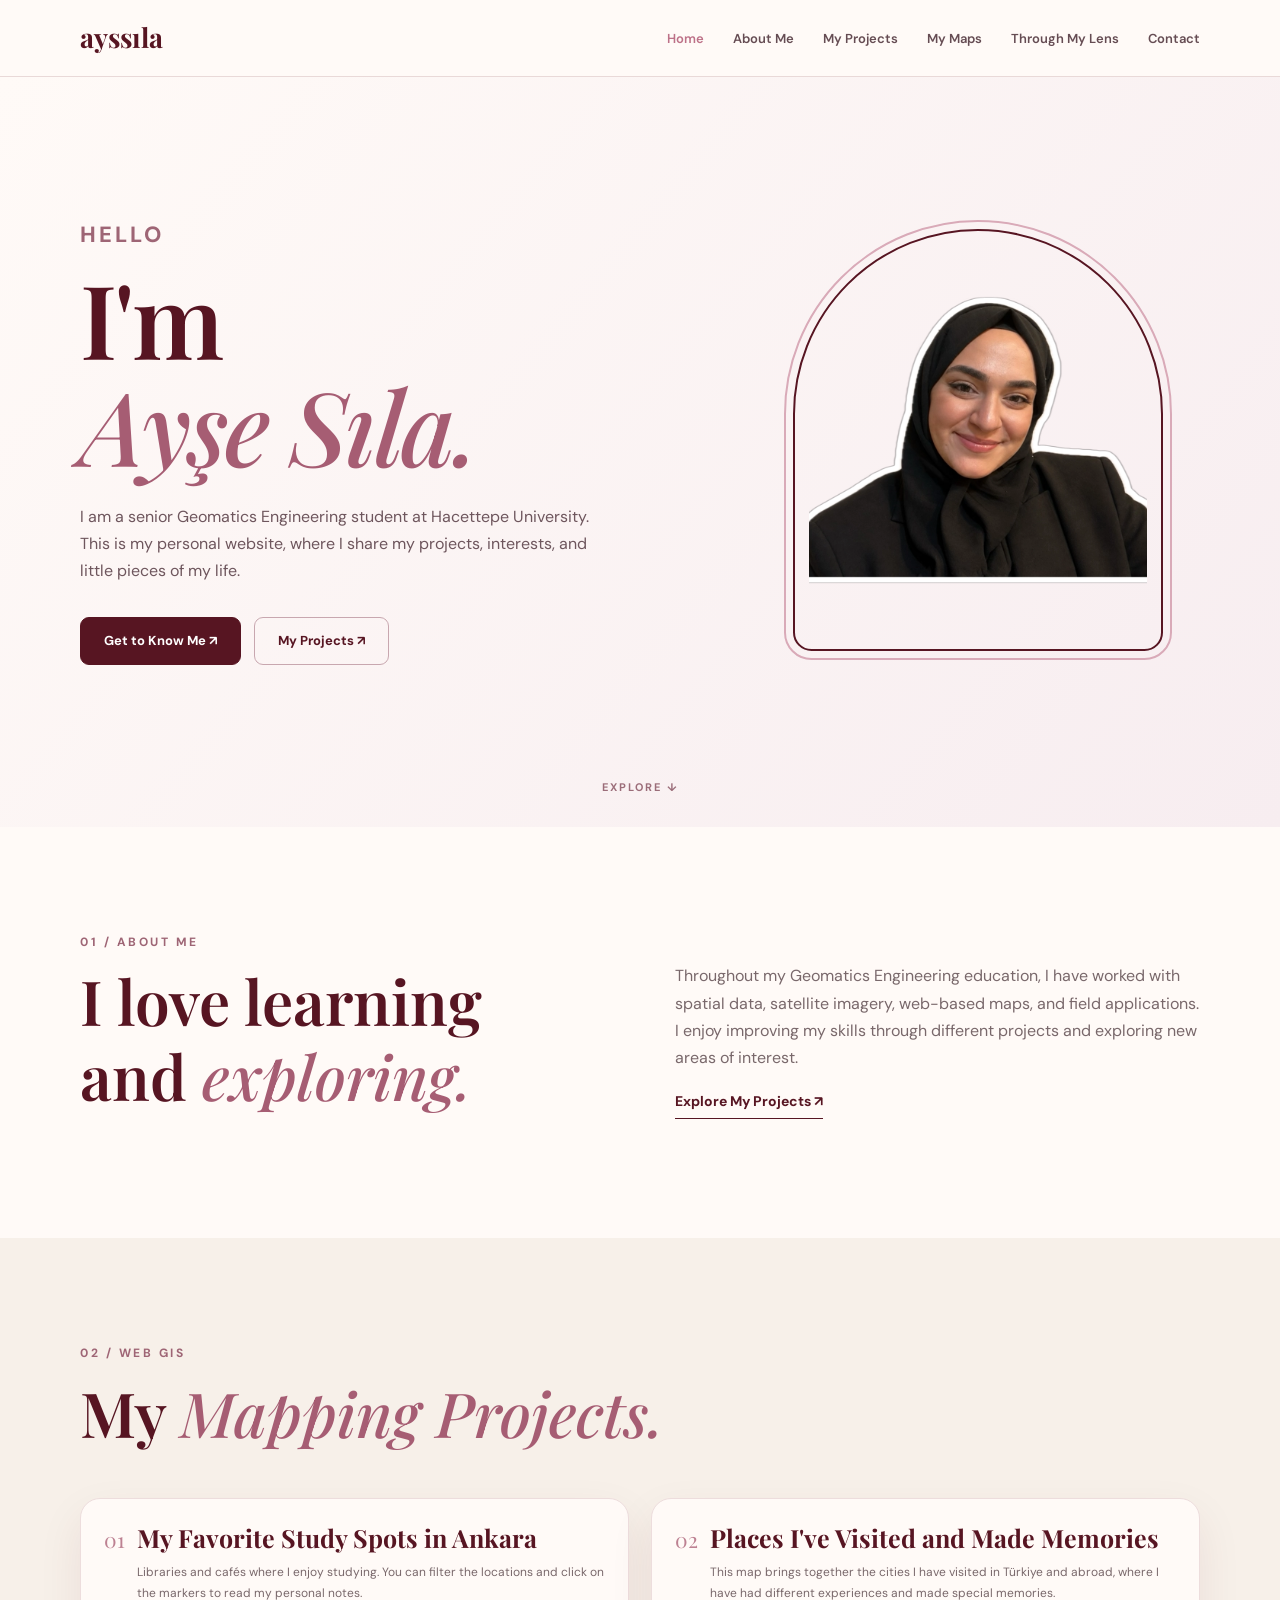
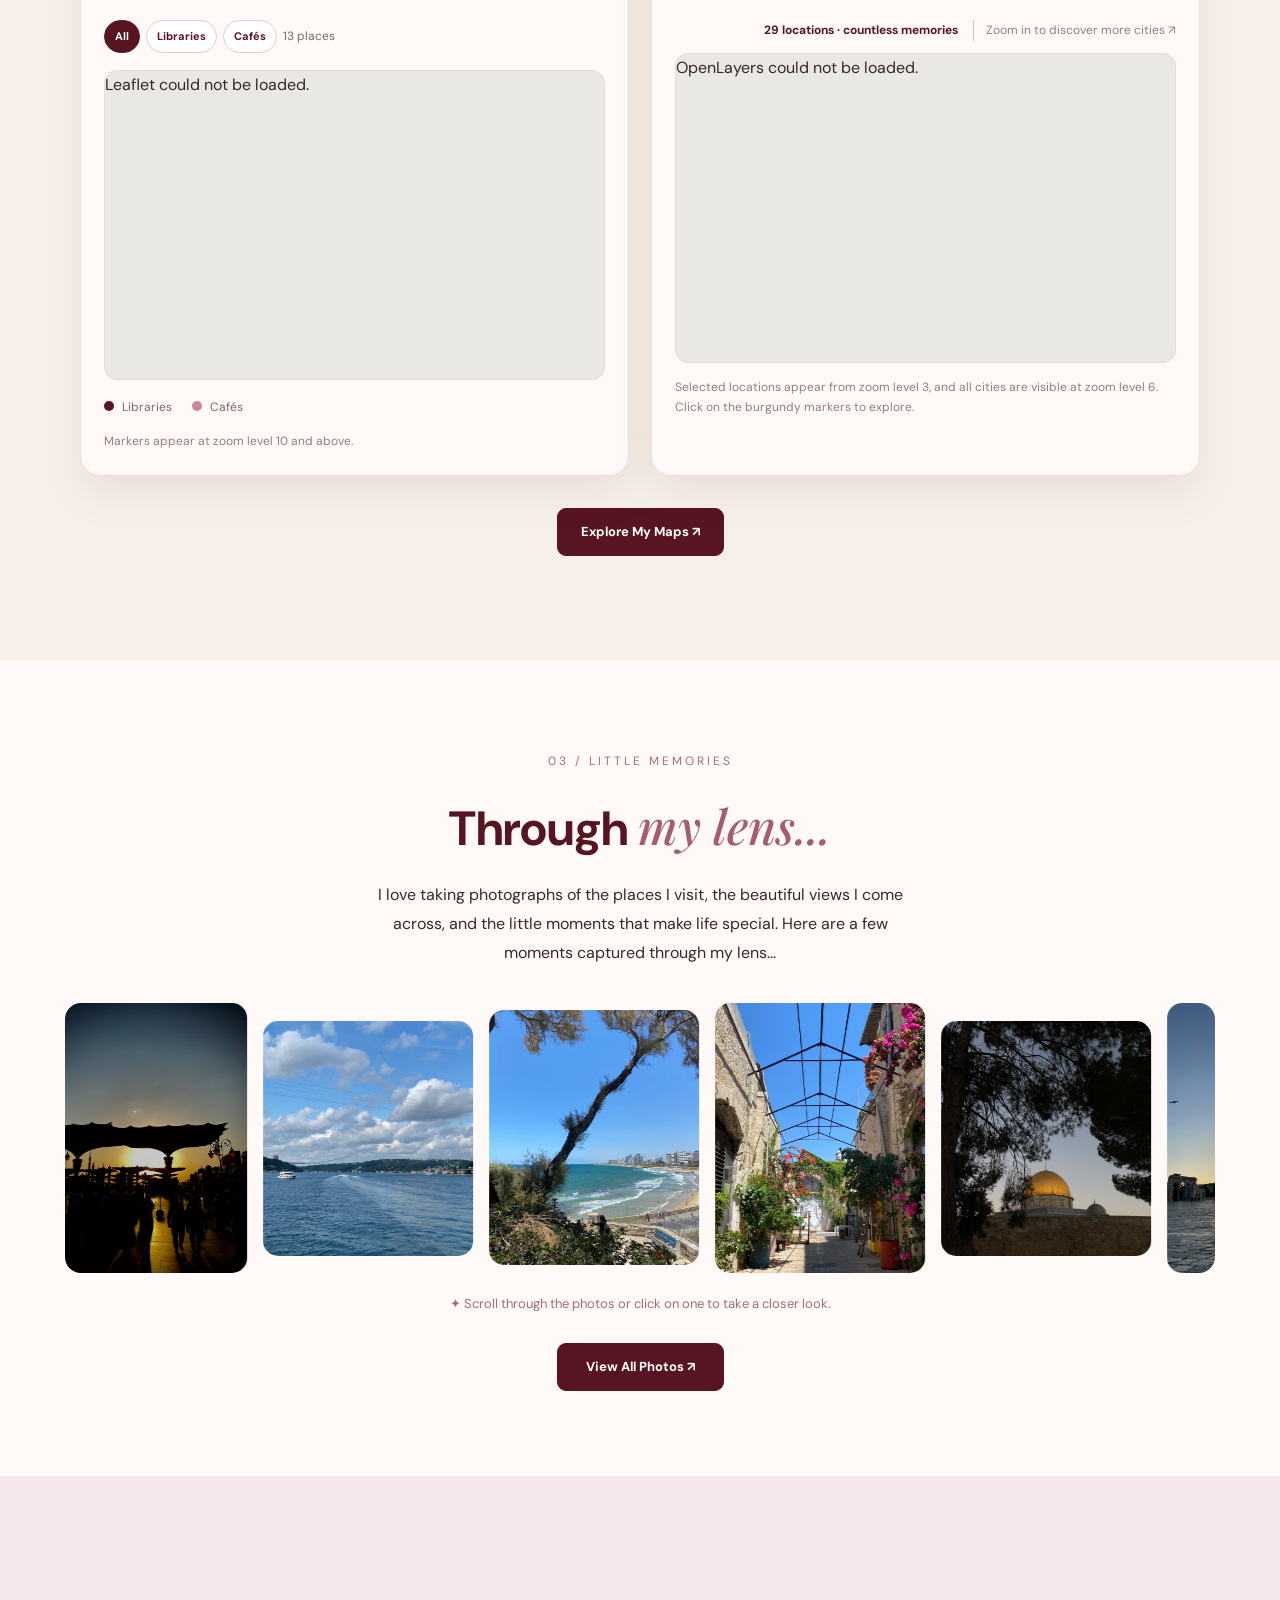
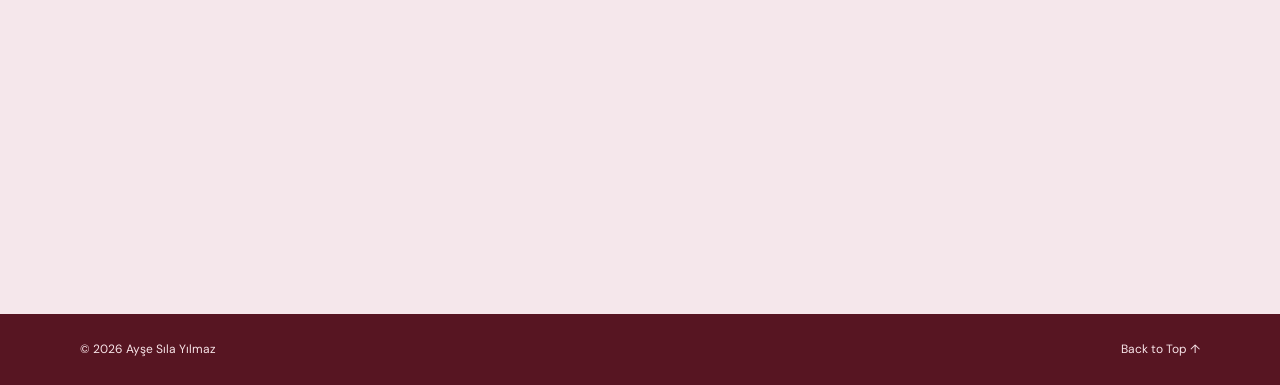
==== commit 4175c5c1: "Fix mobile navigation menu" ====
--- a/index.html
+++ b/index.html
@@ -291,5 +291,7 @@
     <span>© 2026 Ayşe Sıla Yılmaz</span>
     <a href="#anasayfa">Back to Top ↑</a>
   </footer>
+
+  <script src="script.js"></script>
 </body>
 </html>
--- a/style.css
+++ b/style.css
@@ -986,4 +986,8 @@
   object-fit: cover;
   object-position: center;
   border-radius: 190px 190px 12px 12px;
+}
+
+.about-layout h1 {
+    font-size: 42px;
 }
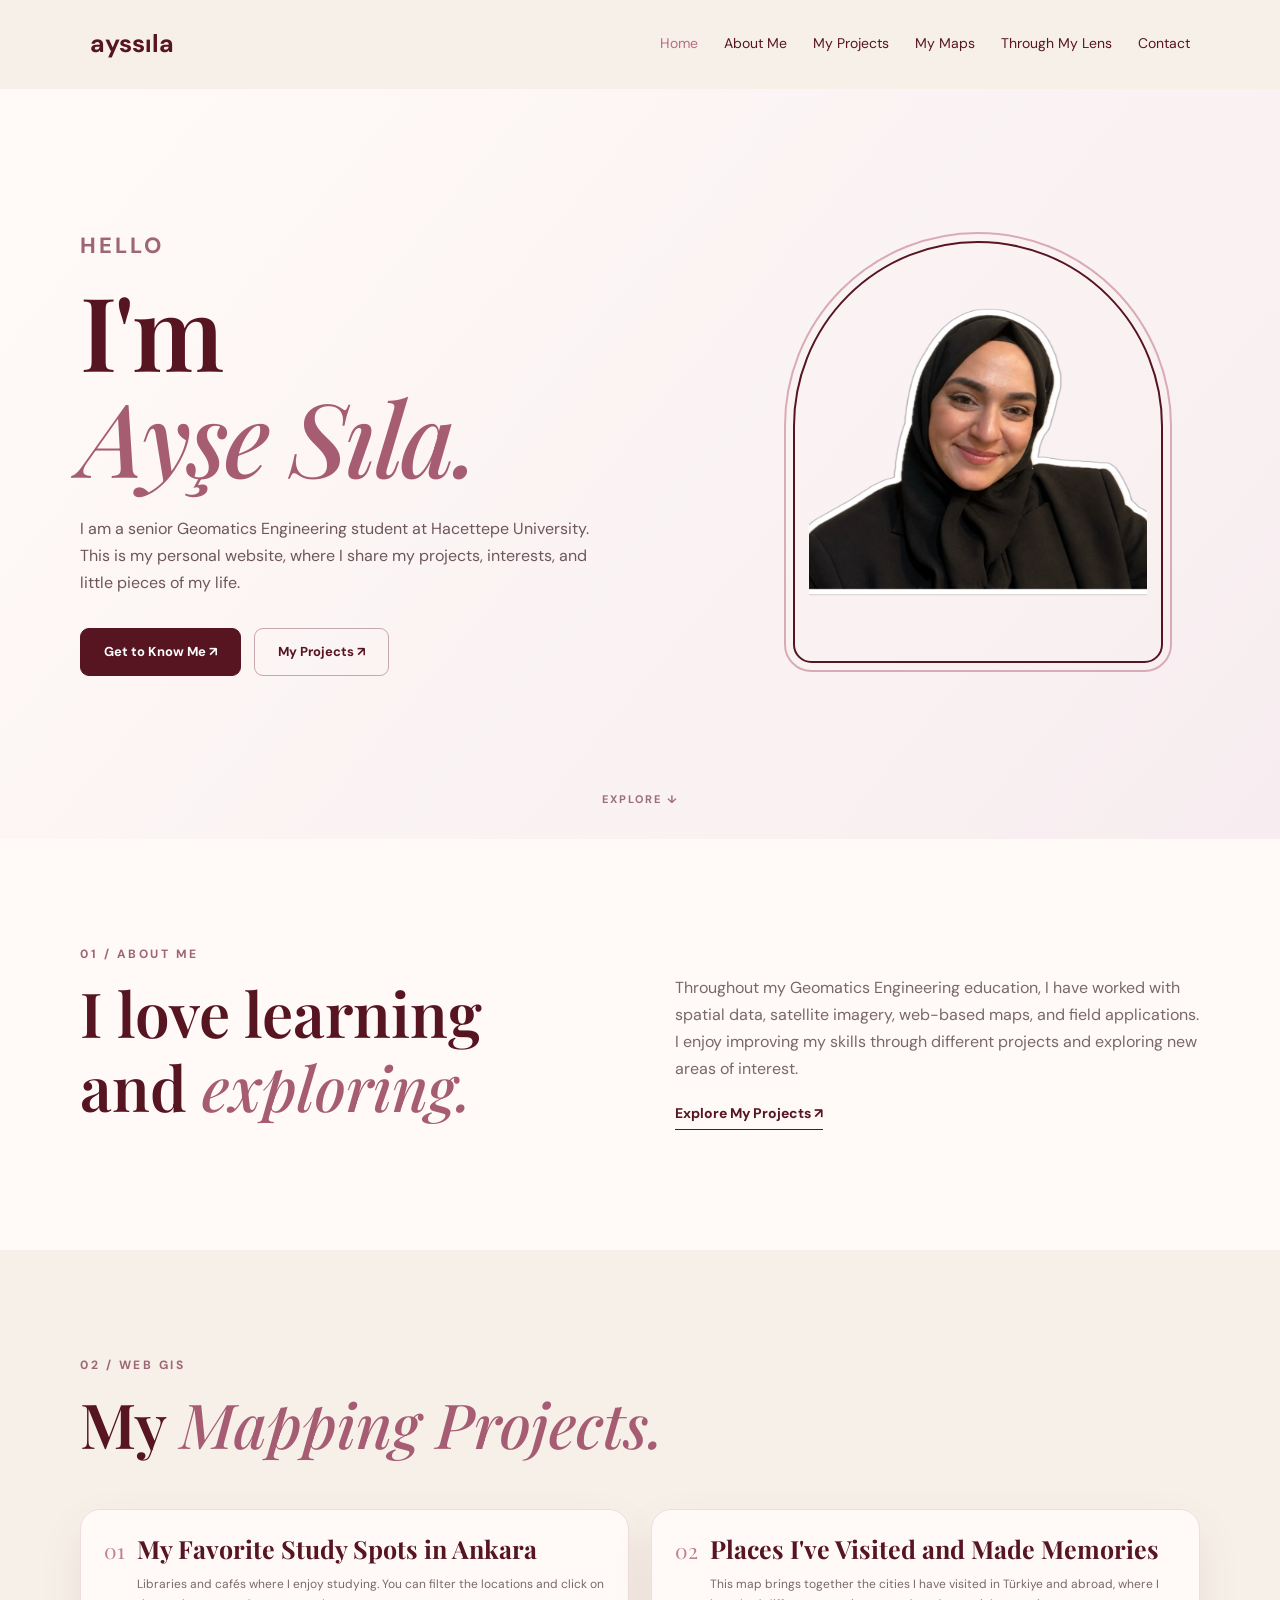
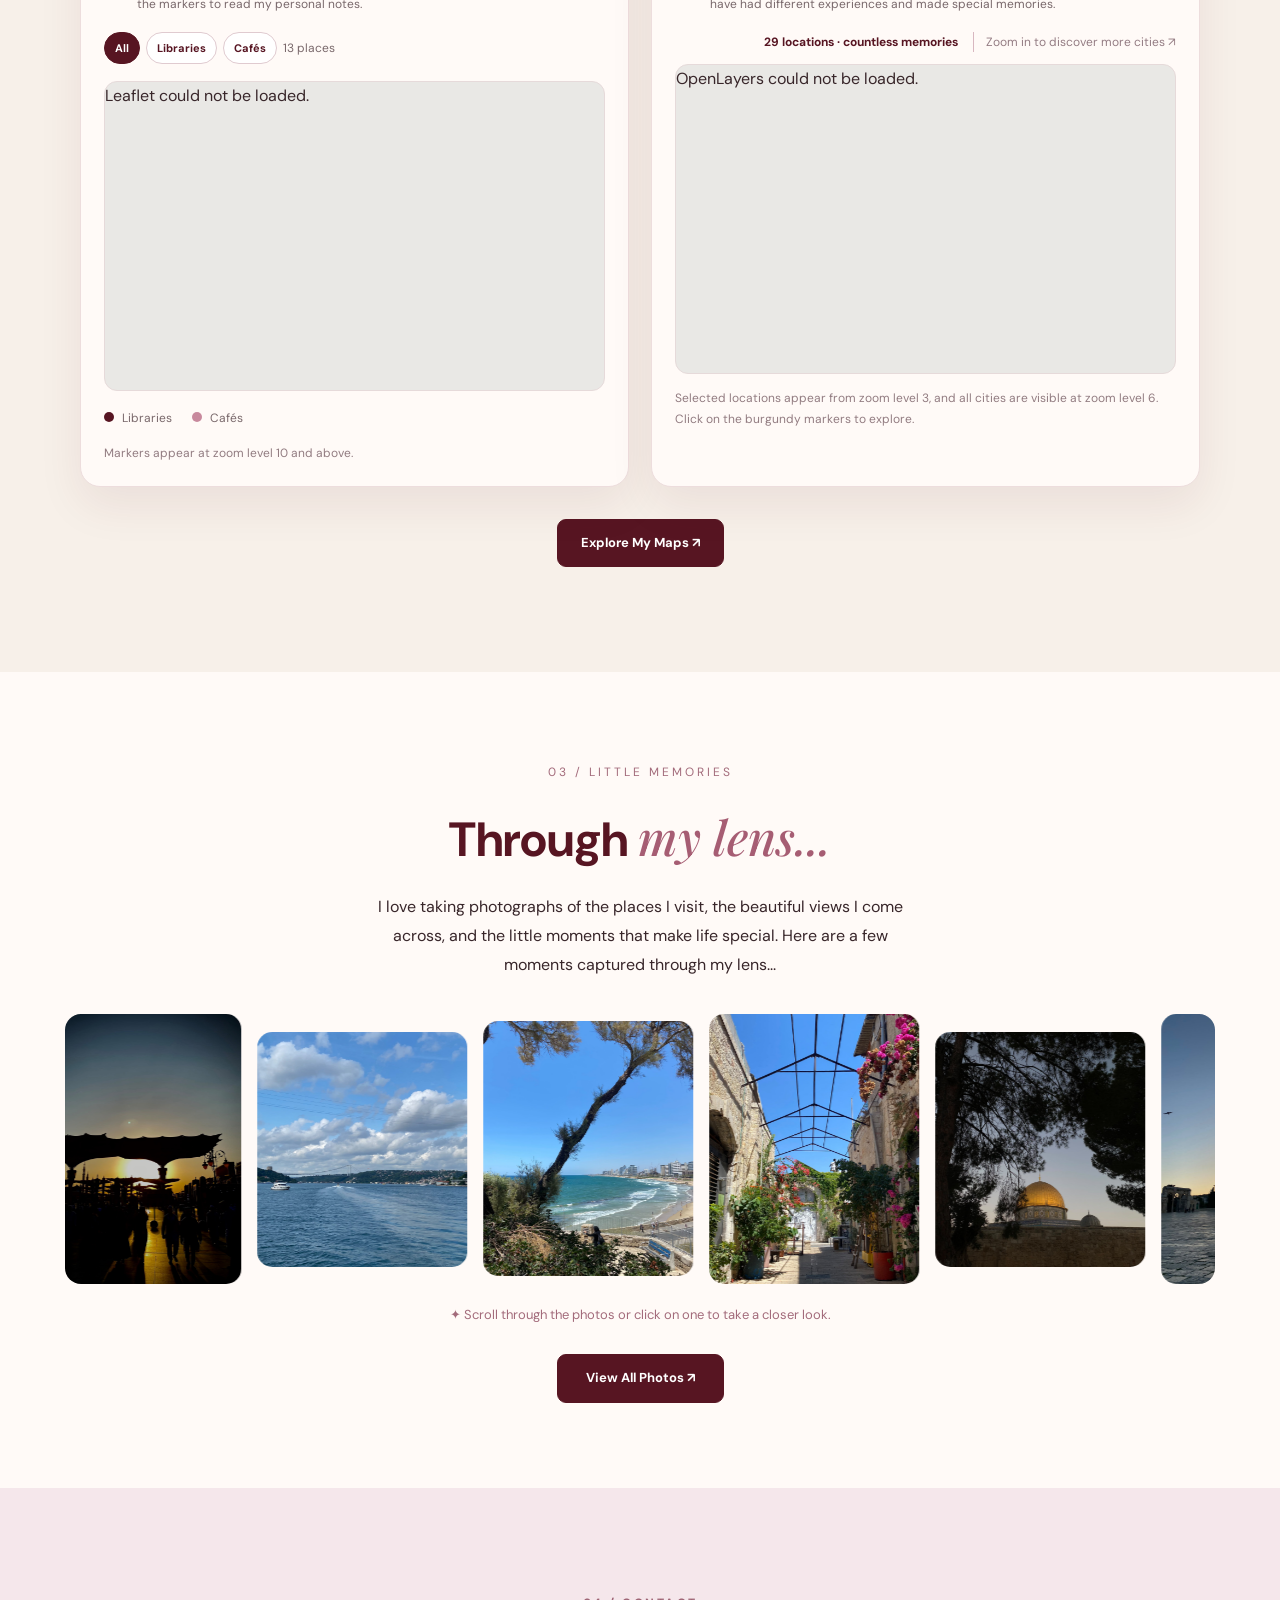
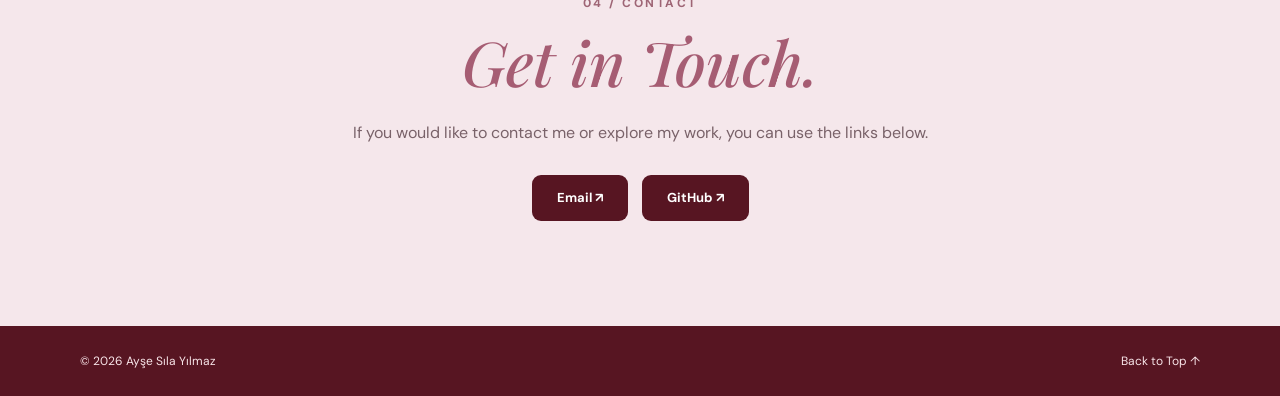
==== commit 587f131c: "Make navigation consistent across all pages" ====
--- a/index.html
+++ b/index.html
@@ -16,21 +16,18 @@
 </head>
 
 <body>
-  <header class="site-header">
-    <nav class="site-nav container">
-      <a class="brand" href="index.html">ayssıla<span>
-
-      <button class="mobile-menu" type="button"
-        aria-label="Open menu" aria-expanded="false">☰</button>
-
-      <ul class="nav-links">
-        <li><a class="active" href="index.html">Home</a></li>
-        <li><a href="about.html">About Me</a></li>
-        <li><a href="projects.html">My Projects</a></li>
-        <li><a href="maps.html">My Maps</a></li>
-        <li><a href="gallery.html">Through My Lens</a></li>
-        <li><a href="#iletisim">Contact</a></li>
-      </ul>
+  <header class="gallery-header">
+    <a class="gallery-logo" href="index.html">
+      ayssıla
+    </a>
+
+    <nav class="gallery-nav">
+      <a href="index.html" class="gallery-active">Home</a>
+      <a href="about.html">About Me</a>
+      <a href="projects.html">My Projects</a>
+      <a href="maps.html">My Maps</a>
+      <a href="gallery.html">Through My Lens</a>
+      <a href="#iletisim">Contact</a>
     </nav>
   </header>
 
--- a/style.css
+++ b/style.css
@@ -990,4 +990,35 @@
 
 .about-layout h1 {
     font-size: 42px;
+}
+
+
+/* MOBILE NAVIGATION */
+@media (max-width: 850px) {
+  .mobile-menu {
+    display: none !important;
+  }
+
+  .site-nav {
+    display: flex;
+    flex-direction: column;
+    align-items: center;
+    gap: 20px;
+  }
+
+  .nav-links,
+  .nav-links.open {
+    display: flex !important;
+    position: static;
+    flex-direction: row;
+    flex-wrap: wrap;
+    justify-content: center;
+    align-items: center;
+    gap: 15px;
+    width: 100%;
+    padding: 0;
+    background: transparent;
+    border: none;
+    box-shadow: none;
+  }
 }
